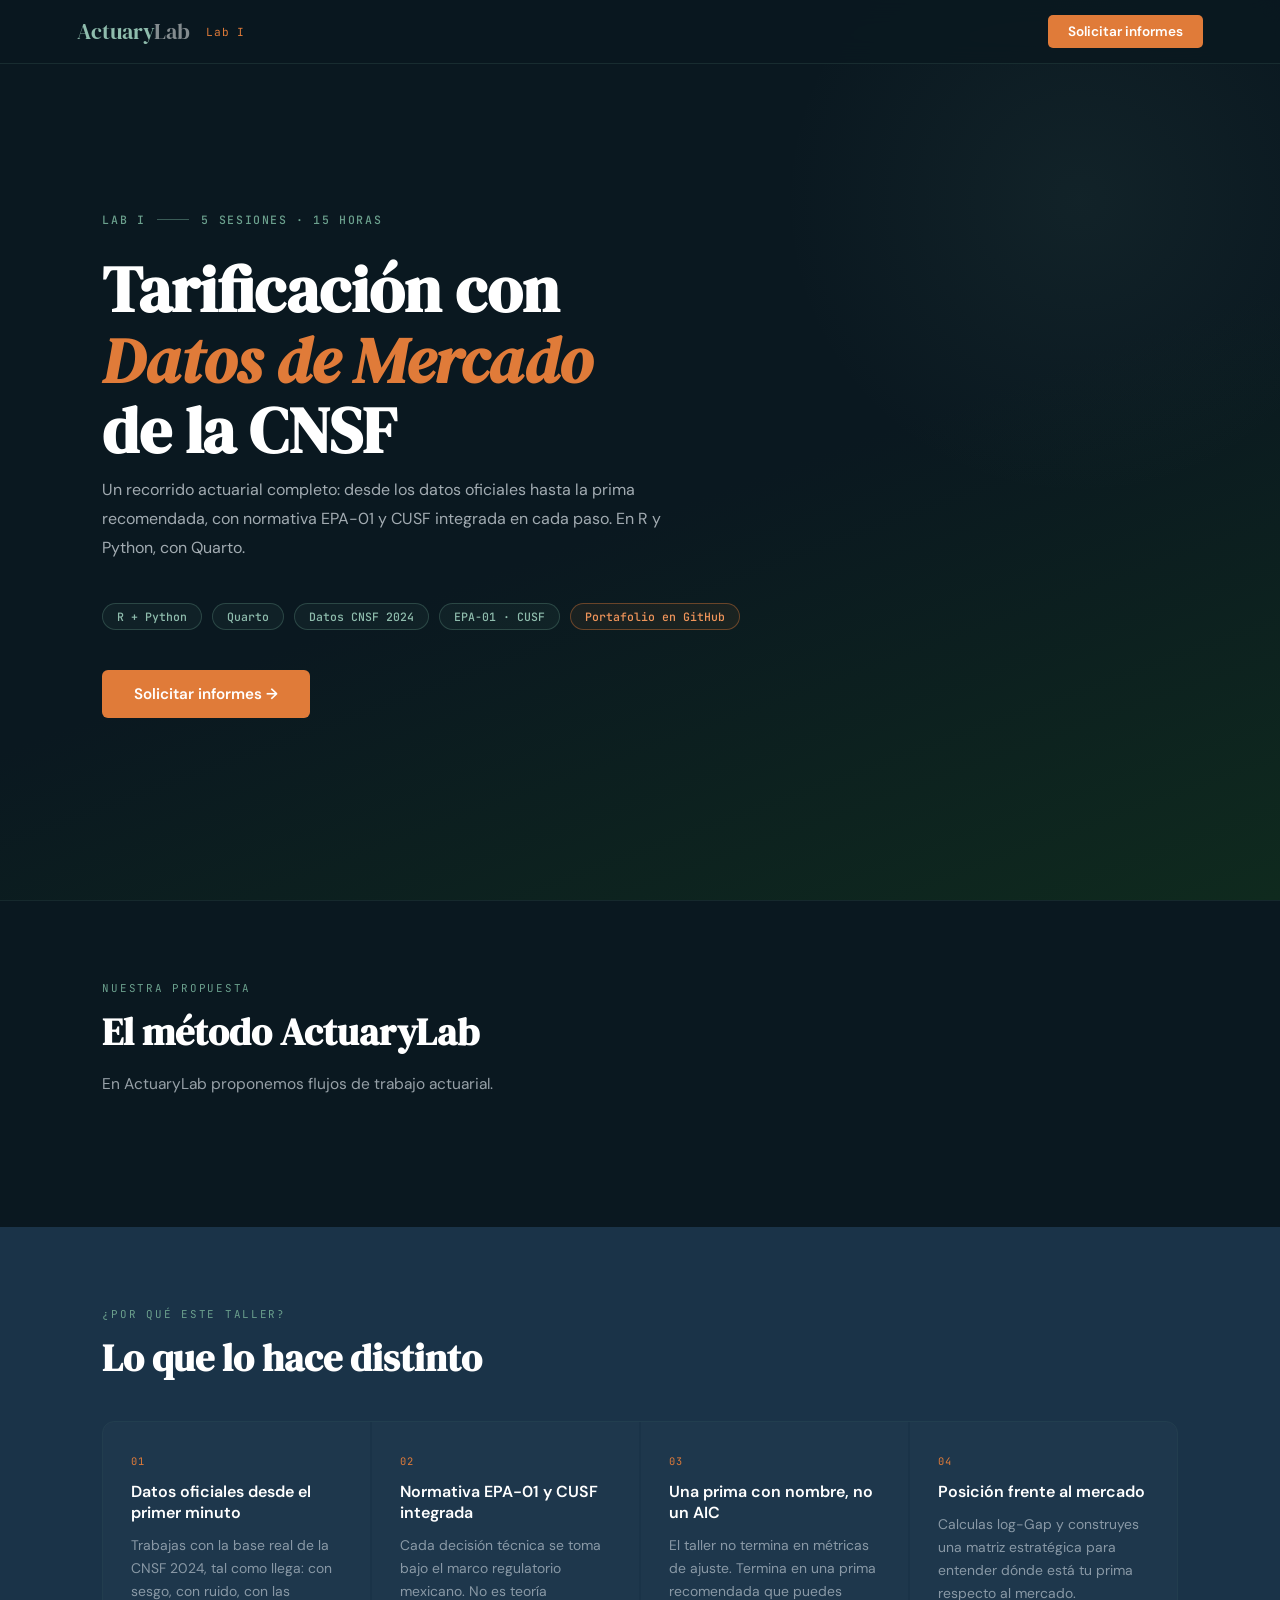
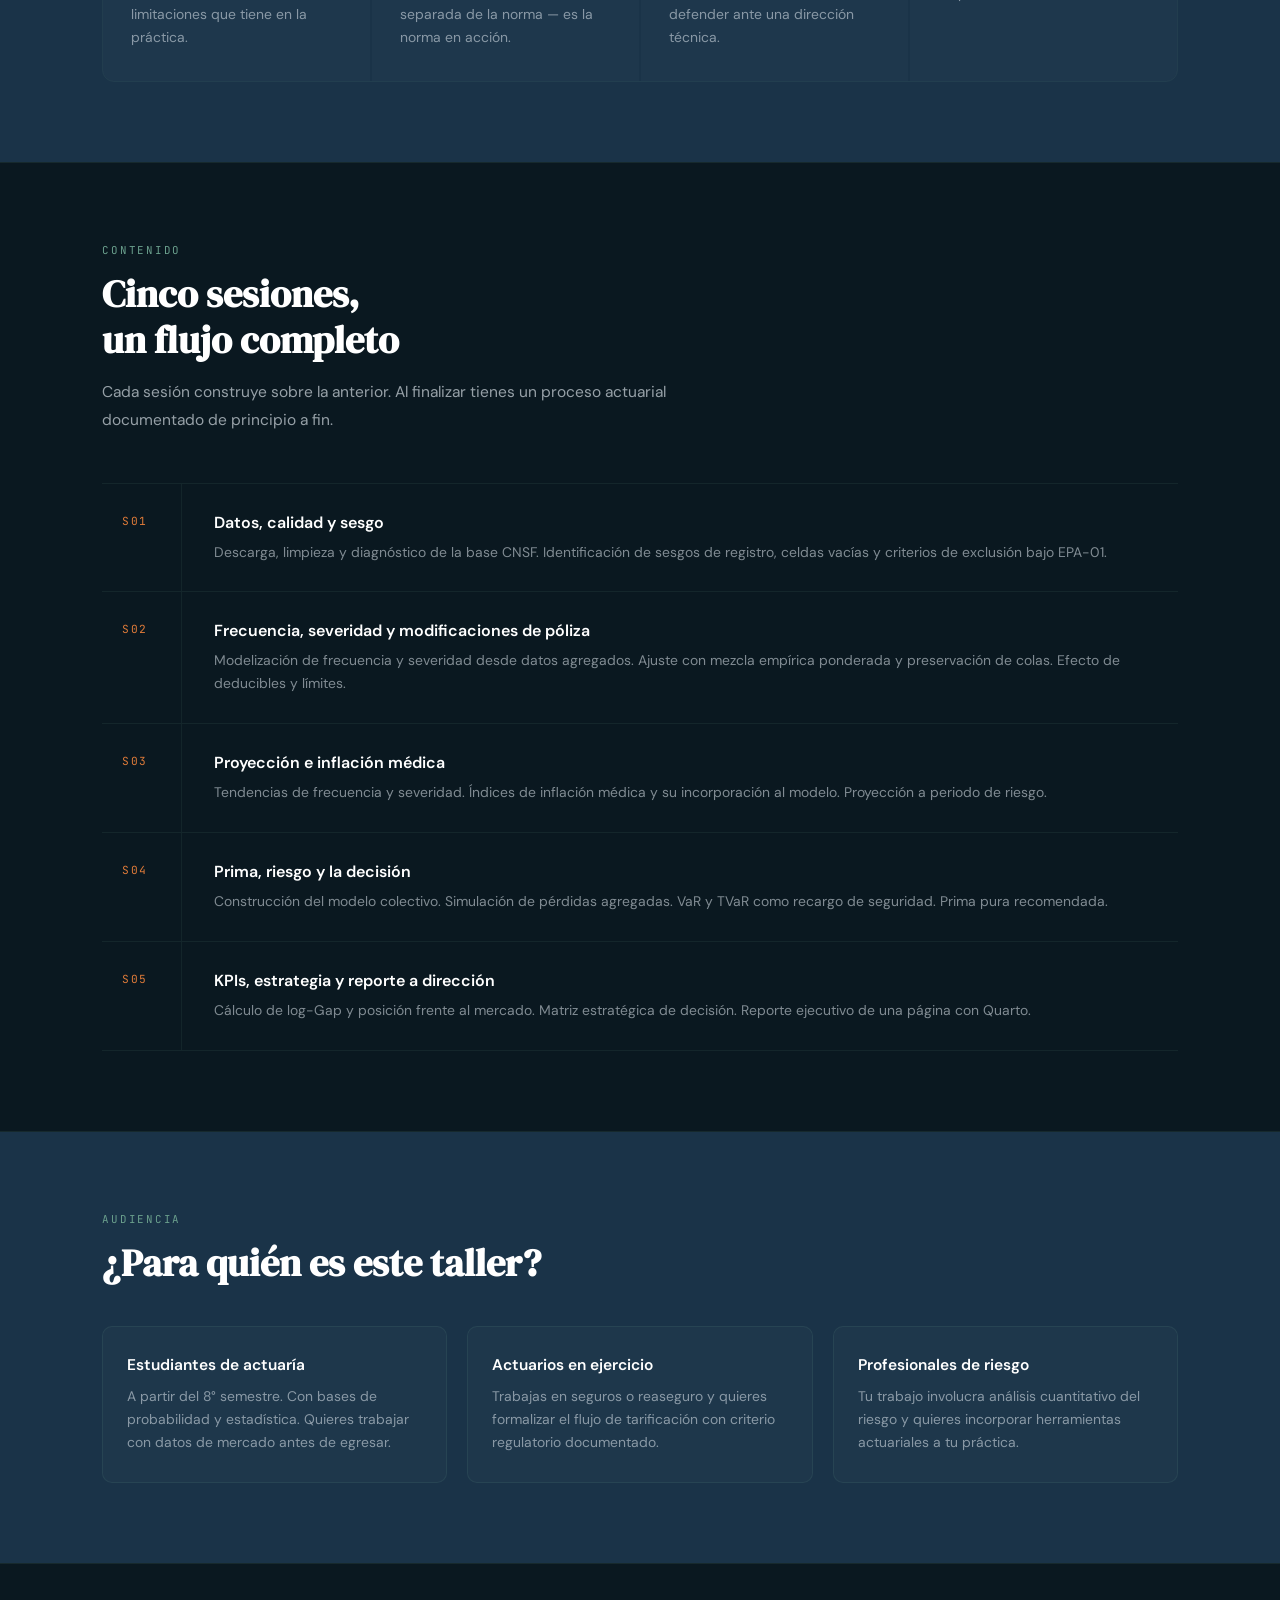
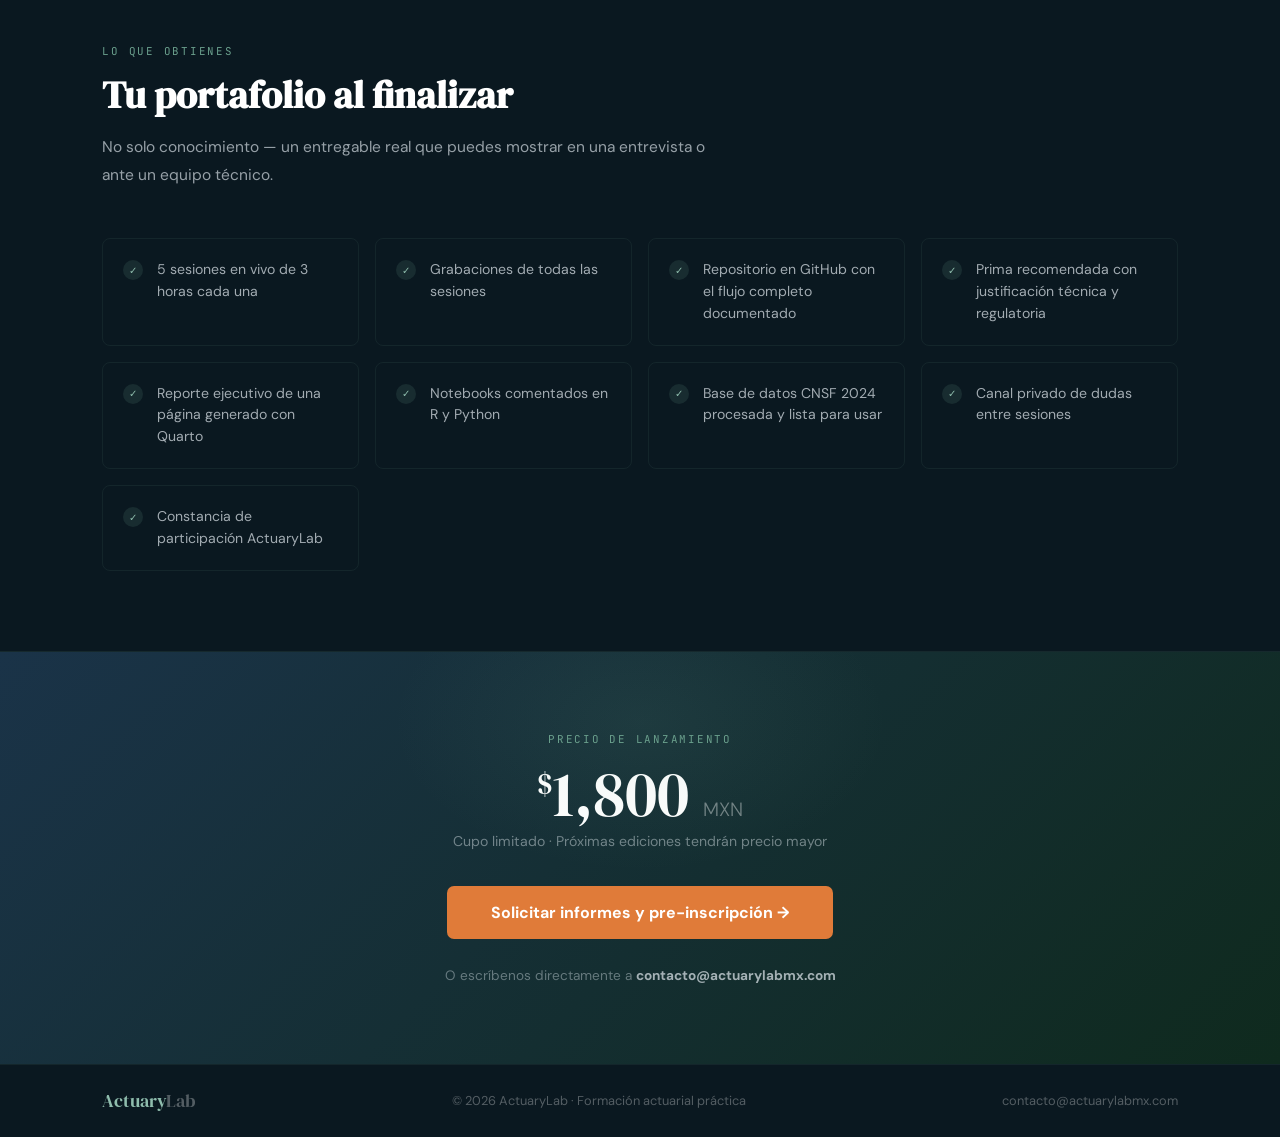
==== cursos/index.html @ a5a1acb3 "Update index.html" ====
<!DOCTYPE html>
<html lang="es">
<head>
<meta charset="UTF-8">
<meta name="viewport" content="width=device-width, initial-scale=1.0">
<title>ActuaryLab I — Tarificación con Datos de Mercado de la CNSF</title>
<link href="https://fonts.googleapis.com/css2?family=DM+Serif+Display:ital@0;1&family=DM+Sans:opsz,wght@9..40,300;9..40,400;9..40,500;9..40,600&family=JetBrains+Mono:wght@400;500&display=swap" rel="stylesheet">
<style>
  :root {
    --navy:    #0d1f2d;
    --navy2:   #1a3348;
    --navy3:   #0a1820;
    --teal:    #6ba08d;
    --teal2:   #8fbdad;
    --cream:   #f5faf8;
    --cream2:  #e8f0ed;
    --accent:  #e07b39;
    --accent2: #f0955a;
    --text:    #0d1f2d;
    --muted:   #4a6070;
    --mono:    'JetBrains Mono', monospace;
  }

  * { margin: 0; padding: 0; box-sizing: border-box; }
  html { scroll-behavior: smooth; }
  body { font-family: 'DM Sans', sans-serif; background: var(--navy3); color: #e2eaf0; overflow-x: hidden; }

  /* NAV */
  nav {
    position: fixed; top: 0; width: 100%; z-index: 100;
    background: rgba(10,24,32,0.92);
    backdrop-filter: blur(12px);
    border-bottom: 1px solid rgba(107,160,141,0.15);
    padding: 0 6%;
    display: flex; align-items: center; justify-content: space-between;
    height: 64px;
  }
  .nav-brand { text-decoration: none; font-family: 'DM Serif Display', serif; font-size: 1.35rem; }
  .nav-brand .a { color: var(--teal2); }
  .nav-brand .b { color: rgba(255,255,255,0.5); }
  .nav-tag { font-family: var(--mono); font-size: 0.7rem; color: var(--accent); letter-spacing: 0.08em; }
  .nav-cta {
    background: var(--accent); color: white;
    padding: 8px 20px; border-radius: 5px;
    font-size: 0.85rem; font-weight: 600;
    text-decoration: none; transition: background 0.2s;
  }
  .nav-cta:hover { background: var(--accent2); }

  /* HERO */
  .hero {
    min-height: 100vh;
    display: flex; flex-direction: column; justify-content: center;
    padding: 100px 8% 70px;
    position: relative; overflow: hidden;
    background: linear-gradient(160deg, var(--navy3) 55%, #0f2a1e 100%);
  }
  .hero::before {
    content: '';
    position: absolute; top: -100px; right: -100px;
    width: 600px; height: 600px;
    background: radial-gradient(circle, rgba(107,160,141,0.08) 0%, transparent 70%);
    pointer-events: none;
  }
  .hero-eyebrow {
    display: flex; align-items: center; gap: 12px; margin-bottom: 28px;
  }
  .hero-label {
    font-family: var(--mono);
    font-size: 0.72rem; font-weight: 500;
    letter-spacing: 0.14em; text-transform: uppercase;
    color: var(--teal); 
  }
  .hero-sep { width: 32px; height: 1px; background: var(--teal); opacity: 0.5; }
  .hero h1 {
    font-family: 'DM Serif Display', serif;
    font-size: clamp(2.4rem, 5.5vw, 4rem);
    line-height: 1.1; color: white;
    max-width: 780px; margin-bottom: 10px;
  }
  .hero h1 em { font-style: italic; color: var(--accent); }
  .hero-sub {
    font-family: 'DM Serif Display', serif;
    font-size: clamp(1rem, 2vw, 1.25rem);
    color: var(--teal2); margin-bottom: 28px;
    font-style: italic;
  }
  .hero-desc {
    font-size: 1rem; line-height: 1.8;
    color: rgba(226,234,240,0.7);
    max-width: 580px; margin-bottom: 40px;
  }
  .hero-pills { display: flex; gap: 10px; flex-wrap: wrap; margin-bottom: 40px; }
  .pill {
    font-family: var(--mono);
    font-size: 0.72rem; font-weight: 500;
    padding: 5px 14px; border-radius: 20px;
    border: 1px solid rgba(107,160,141,0.3);
    color: var(--teal2);
    background: rgba(107,160,141,0.07);
  }
  .pill.accent { border-color: rgba(224,123,57,0.4); color: var(--accent2); background: rgba(224,123,57,0.07); }
  .hero-actions { display: flex; gap: 14px; flex-wrap: wrap; align-items: center; }
  .btn-main {
    background: var(--accent); color: white;
    padding: 14px 32px; border-radius: 6px;
    font-weight: 600; font-size: 0.95rem;
    text-decoration: none; transition: all 0.2s;
    display: inline-block;
  }
  .btn-main:hover { background: var(--accent2); transform: translateY(-1px); }
  .btn-ghost {
    color: var(--teal2); font-size: 0.9rem;
    text-decoration: none;
    border-bottom: 1px solid rgba(143,189,173,0.3);
    padding-bottom: 2px;
    transition: border-color 0.2s;
  }
  .btn-ghost:hover { border-color: var(--teal2); }
  .hero-price {
    margin-top: 20px;
    font-size: 0.85rem; color: rgba(226,234,240,0.45);
  }
  .hero-price strong { color: rgba(226,234,240,0.8); font-size: 1rem; }

  /* DIVIDER */
  .divider {
    border: none;
    border-top: 1px solid rgba(107,160,141,0.12);
    margin: 0;
  }

  /* SECCIONES BASE */
  .section { padding: 80px 8%; }
  .section-mono {
    font-family: var(--mono);
    font-size: 0.68rem; letter-spacing: 0.16em;
    text-transform: uppercase; color: var(--teal);
    margin-bottom: 14px; display: block;
  }
  .section-title {
    font-family: 'DM Serif Display', serif;
    font-size: clamp(1.7rem, 3vw, 2.5rem);
    color: white; line-height: 1.2; margin-bottom: 16px;
  }
  .section-body {
    font-size: 0.97rem; line-height: 1.8;
    color: rgba(226,234,240,0.65);
    max-width: 620px; margin-bottom: 48px;
  }

  /* DIFERENCIADORES */
  .diff { background: var(--navy2); }
  .diff-grid {
    display: grid;
    grid-template-columns: repeat(auto-fit, minmax(260px, 1fr));
    gap: 2px;
    border: 1px solid rgba(107,160,141,0.1);
    border-radius: 12px; overflow: hidden;
    margin-top: 40px;
  }
  .diff-item {
    padding: 32px 28px;
    background: rgba(255,255,255,0.02);
    transition: background 0.2s;
  }
  .diff-item:hover { background: rgba(107,160,141,0.08); }
  .diff-num {
    font-family: var(--mono);
    font-size: 0.65rem; color: var(--accent);
    letter-spacing: 0.1em; margin-bottom: 14px; display: block;
  }
  .diff-item h3 {
    font-size: 1rem; font-weight: 600;
    color: white; margin-bottom: 10px; line-height: 1.3;
  }
  .diff-item p { font-size: 0.87rem; color: rgba(226,234,240,0.55); line-height: 1.65; }

  /* SESIONES */
  .sessions { background: var(--navy3); }
  .sessions-list { margin-top: 40px; }
  .session-row {
    display: grid;
    grid-template-columns: 80px 1fr;
    gap: 0;
    border-bottom: 1px solid rgba(107,160,141,0.1);
    transition: background 0.2s;
  }
  .session-row:first-child { border-top: 1px solid rgba(107,160,141,0.1); }
  .session-row:hover { background: rgba(107,160,141,0.05); }
  .session-num {
    padding: 28px 20px;
    font-family: var(--mono);
    font-size: 0.7rem; color: var(--accent);
    letter-spacing: 0.1em;
    border-right: 1px solid rgba(107,160,141,0.1);
    display: flex; align-items: flex-start; padding-top: 30px;
  }
  .session-content { padding: 28px 32px; }
  .session-content h3 {
    font-size: 1rem; font-weight: 600;
    color: white; margin-bottom: 8px;
  }
  .session-content p {
    font-size: 0.87rem;
    color: rgba(226,234,240,0.55);
    line-height: 1.65;
  }

  /* PARA QUIÉN */
  .audience { background: var(--navy2); }
  .audience-grid {
    display: grid;
    grid-template-columns: repeat(auto-fit, minmax(240px, 1fr));
    gap: 20px; margin-top: 40px;
  }
  .audience-card {
    padding: 28px 24px;
    border: 1px solid rgba(107,160,141,0.12);
    border-radius: 10px;
    background: rgba(255,255,255,0.02);
  }
  .audience-card h3 { font-size: 0.97rem; font-weight: 600; color: white; margin-bottom: 10px; }
  .audience-card p { font-size: 0.87rem; color: rgba(226,234,240,0.55); line-height: 1.65; }

  /* QUÉ INCLUYE */
  .includes { background: var(--navy3); }
  .includes-grid {
    display: grid;
    grid-template-columns: repeat(auto-fit, minmax(220px, 1fr));
    gap: 16px; margin-top: 40px;
  }
  .include-item {
    display: flex; gap: 14px; align-items: flex-start;
    padding: 20px;
    border: 1px solid rgba(107,160,141,0.1);
    border-radius: 8px;
  }
  .include-check {
    width: 20px; height: 20px; flex-shrink: 0;
    background: rgba(107,160,141,0.15);
    border-radius: 50%;
    display: flex; align-items: center; justify-content: center;
    font-size: 0.65rem; color: var(--teal2);
    margin-top: 1px;
  }
  .include-item p { font-size: 0.88rem; color: rgba(226,234,240,0.7); line-height: 1.55; }

  /* PRECIO / CTA */
  .cta-section {
    background: linear-gradient(135deg, var(--navy2) 0%, #0f2a1e 100%);
    padding: 80px 8%;
    text-align: center;
    position: relative; overflow: hidden;
  }
  .cta-section::before {
    content: '';
    position: absolute; top: -80px; left: 50%; transform: translateX(-50%);
    width: 500px; height: 300px;
    background: radial-gradient(ellipse, rgba(107,160,141,0.1) 0%, transparent 70%);
    pointer-events: none;
  }
  .cta-section .section-mono { justify-content: center; display: block; }
  .cta-price {
    font-family: 'DM Serif Display', serif;
    font-size: 4rem; color: white; line-height: 1;
    margin: 16px 0 6px;
  }
  .cta-price sup { font-size: 1.8rem; vertical-align: super; }
  .cta-price span { font-size: 1.2rem; font-family: 'DM Sans', sans-serif; color: rgba(255,255,255,0.4); font-weight: 300; }
  .cta-note { font-size: 0.88rem; color: rgba(226,234,240,0.45); margin-bottom: 36px; }
  .cta-btn {
    display: inline-block;
    background: var(--accent); color: white;
    padding: 16px 44px; border-radius: 7px;
    font-weight: 700; font-size: 1rem;
    text-decoration: none; transition: all 0.2s;
    margin-bottom: 16px;
  }
  .cta-btn:hover { background: var(--accent2); transform: translateY(-2px); box-shadow: 0 8px 24px rgba(224,123,57,0.3); }
  .cta-email {
    display: block;
    font-size: 0.85rem; color: rgba(226,234,240,0.4);
    margin-top: 12px;
  }
  .cta-email strong { color: rgba(226,234,240,0.7); }

  /* FOOTER */
  footer {
    background: var(--navy3);
    border-top: 1px solid rgba(107,160,141,0.1);
    padding: 24px 8%;
    display: flex; justify-content: space-between; align-items: center; flex-wrap: wrap; gap: 10px;
  }
  .footer-brand { font-family: 'DM Serif Display', serif; font-size: 1.1rem; }
  .footer-brand .a { color: var(--teal2); }
  .footer-brand .b { color: rgba(255,255,255,0.3); }
  footer p { font-size: 0.8rem; color: rgba(255,255,255,0.3); }

  /* ANIMACIONES */
  @keyframes fadeUp {
    from { opacity: 0; transform: translateY(20px); }
    to   { opacity: 1; transform: translateY(0); }
  }
  .hero > * { animation: fadeUp 0.7s ease both; }
  .hero > *:nth-child(1) { animation-delay: 0.05s; }
  .hero > *:nth-child(2) { animation-delay: 0.15s; }
  .hero > *:nth-child(3) { animation-delay: 0.25s; }
  .hero > *:nth-child(4) { animation-delay: 0.35s; }
  .hero > *:nth-child(5) { animation-delay: 0.45s; }
  .hero > *:nth-child(6) { animation-delay: 0.55s; }
</style>
</head>
<body>

<!-- NAV -->
<nav>
  <div style="display:flex; align-items:center; gap:16px;">
    <a href="../index.html" class="nav-brand"><span class="a">Actuary</span><span class="b">Lab</span></a>
    <span class="nav-tag">Lab I</span>
  </div>
  <a href="#inscripcion" class="nav-cta">Solicitar informes</a>
</nav>

<!-- HERO -->
<section class="hero">
  <div class="hero-eyebrow">
    <span class="hero-label">Lab I</span>
    <span class="hero-sep"></span>
    <span class="hero-label">5 sesiones · 15 horas</span>
  </div>
  <h1>Tarificación con<br><em>Datos de Mercado</em><br>de la CNSF</h1>
  <p class="hero-desc">Un recorrido actuarial completo: desde los datos oficiales hasta la prima recomendada, con normativa EPA-01 y CUSF integrada en cada paso. En R y Python, con Quarto.</p>
  <div class="hero-pills">
    <span class="pill">R + Python</span>
    <span class="pill">Quarto</span>
    <span class="pill">Datos CNSF 2024</span>
    <span class="pill">EPA-01 · CUSF</span>
    <span class="pill accent">Portafolio en GitHub</span>
  </div>
  <div class="hero-actions">
    <a href="#inscripcion" class="btn-main">Solicitar informes →</a>
  </div>
</section>

<hr class="divider">

<!-- MÉTODO -->
<section class="section" style="background: var(--navy3);">
  <span class="section-mono">Nuestra propuesta</span>
  <h2 class="section-title">El método ActuaryLab</h2>
  <p class="section-body">En ActuaryLab proponemos flujos de trabajo actuarial.</p>
</section>
<section class="section diff">
  <span class="section-mono">¿Por qué este taller?</span>
  <h2 class="section-title">Lo que lo hace distinto</h2>
  <div class="diff-grid">
    <div class="diff-item">
      <span class="diff-num">01</span>
      <h3>Datos oficiales desde el primer minuto</h3>
      <p>Trabajas con la base real de la CNSF 2024, tal como llega: con sesgo, con ruido, con las limitaciones que tiene en la práctica.</p>
    </div>
    <div class="diff-item">
      <span class="diff-num">02</span>
      <h3>Normativa EPA-01 y CUSF integrada</h3>
      <p>Cada decisión técnica se toma bajo el marco regulatorio mexicano. No es teoría separada de la norma — es la norma en acción.</p>
    </div>
    <div class="diff-item">
      <span class="diff-num">03</span>
      <h3>Una prima con nombre, no un AIC</h3>
      <p>El taller no termina en métricas de ajuste. Termina en una prima recomendada que puedes defender ante una dirección técnica.</p>
    </div>
    <div class="diff-item">
      <span class="diff-num">04</span>
      <h3>Posición frente al mercado</h3>
      <p>Calculas log-Gap y construyes una matriz estratégica para entender dónde está tu prima respecto al mercado.</p>
    </div>
  </div>
</section>

<hr class="divider">

<!-- SESIONES -->
<section class="section sessions" id="sesiones">
  <span class="section-mono">Contenido</span>
  <h2 class="section-title">Cinco sesiones,<br>un flujo completo</h2>
  <p class="section-body">Cada sesión construye sobre la anterior. Al finalizar tienes un proceso actuarial documentado de principio a fin.</p>
  <div class="sessions-list">
    <div class="session-row">
      <div class="session-num">S01</div>
      <div class="session-content">
        <h3>Datos, calidad y sesgo</h3>
        <p>Descarga, limpieza y diagnóstico de la base CNSF. Identificación de sesgos de registro, celdas vacías y criterios de exclusión bajo EPA-01.</p>
      </div>
    </div>
    <div class="session-row">
      <div class="session-num">S02</div>
      <div class="session-content">
        <h3>Frecuencia, severidad y modificaciones de póliza</h3>
        <p>Modelización de frecuencia y severidad desde datos agregados. Ajuste con mezcla empírica ponderada y preservación de colas. Efecto de deducibles y límites.</p>
      </div>
    </div>
    <div class="session-row">
      <div class="session-num">S03</div>
      <div class="session-content">
        <h3>Proyección e inflación médica</h3>
        <p>Tendencias de frecuencia y severidad. Índices de inflación médica y su incorporación al modelo. Proyección a periodo de riesgo.</p>
      </div>
    </div>
    <div class="session-row">
      <div class="session-num">S04</div>
      <div class="session-content">
        <h3>Prima, riesgo y la decisión</h3>
        <p>Construcción del modelo colectivo. Simulación de pérdidas agregadas. VaR y TVaR como recargo de seguridad. Prima pura recomendada.</p>
      </div>
    </div>
    <div class="session-row">
      <div class="session-num">S05</div>
      <div class="session-content">
        <h3>KPIs, estrategia y reporte a dirección</h3>
        <p>Cálculo de log-Gap y posición frente al mercado. Matriz estratégica de decisión. Reporte ejecutivo de una página con Quarto.</p>
      </div>
    </div>
  </div>
</section>

<hr class="divider">

<!-- PARA QUIÉN -->
<section class="section audience">
  <span class="section-mono">Audiencia</span>
  <h2 class="section-title">¿Para quién es este taller?</h2>
  <div class="audience-grid">
    <div class="audience-card">
      <h3>Estudiantes de actuaría</h3>
      <p>A partir del 8° semestre. Con bases de probabilidad y estadística. Quieres trabajar con datos de mercado antes de egresar.</p>
    </div>
    <div class="audience-card">
      <h3>Actuarios en ejercicio</h3>
      <p>Trabajas en seguros o reaseguro y quieres formalizar el flujo de tarificación con criterio regulatorio documentado.</p>
    </div>
    <div class="audience-card">
      <h3>Profesionales de riesgo</h3>
      <p>Tu trabajo involucra análisis cuantitativo del riesgo y quieres incorporar herramientas actuariales a tu práctica.</p>
    </div>
  </div>
</section>

<hr class="divider">

<!-- QUÉ INCLUYE -->
<section class="section includes">
  <span class="section-mono">Lo que obtienes</span>
  <h2 class="section-title">Tu portafolio al finalizar</h2>
  <p class="section-body">No solo conocimiento — un entregable real que puedes mostrar en una entrevista o ante un equipo técnico.</p>
  <div class="includes-grid">
    <div class="include-item">
      <div class="include-check">✓</div>
      <p>5 sesiones en vivo de 3 horas cada una</p>
    </div>
    <div class="include-item">
      <div class="include-check">✓</div>
      <p>Grabaciones de todas las sesiones</p>
    </div>
    <div class="include-item">
      <div class="include-check">✓</div>
      <p>Repositorio en GitHub con el flujo completo documentado</p>
    </div>
    <div class="include-item">
      <div class="include-check">✓</div>
      <p>Prima recomendada con justificación técnica y regulatoria</p>
    </div>
    <div class="include-item">
      <div class="include-check">✓</div>
      <p>Reporte ejecutivo de una página generado con Quarto</p>
    </div>
    <div class="include-item">
      <div class="include-check">✓</div>
      <p>Notebooks comentados en R y Python</p>
    </div>
    <div class="include-item">
      <div class="include-check">✓</div>
      <p>Base de datos CNSF 2024 procesada y lista para usar</p>
    </div>
    <div class="include-item">
      <div class="include-check">✓</div>
      <p>Canal privado de dudas entre sesiones</p>
    </div>
    <div class="include-item">
      <div class="include-check">✓</div>
      <p>Constancia de participación ActuaryLab</p>
    </div>
  </div>
</section>

<hr class="divider">

<!-- CTA -->
<section class="cta-section" id="inscripcion">
  <span class="section-mono">Precio de lanzamiento</span>
  <div class="cta-price"><sup>$</sup>1,800 <span>MXN</span></div>
  <p class="cta-note">Cupo limitado · Próximas ediciones tendrán precio mayor</p>
  <a href="https://forms.gle/h2S2PexoYRwgdX2v9" target="_blank" class="cta-btn">Solicitar informes y pre-inscripción →</a>
  <p class="cta-email">O escríbenos directamente a <strong>contacto@actuarylabmx.com</strong></p>
</section>

<!-- FOOTER -->
<footer>
  <div class="footer-brand"><span class="a">Actuary</span><span class="b">Lab</span></div>
  <p>© 2026 ActuaryLab · Formación actuarial práctica</p>
  <p>contacto@actuarylabmx.com</p>
</footer>

</body>
</html>
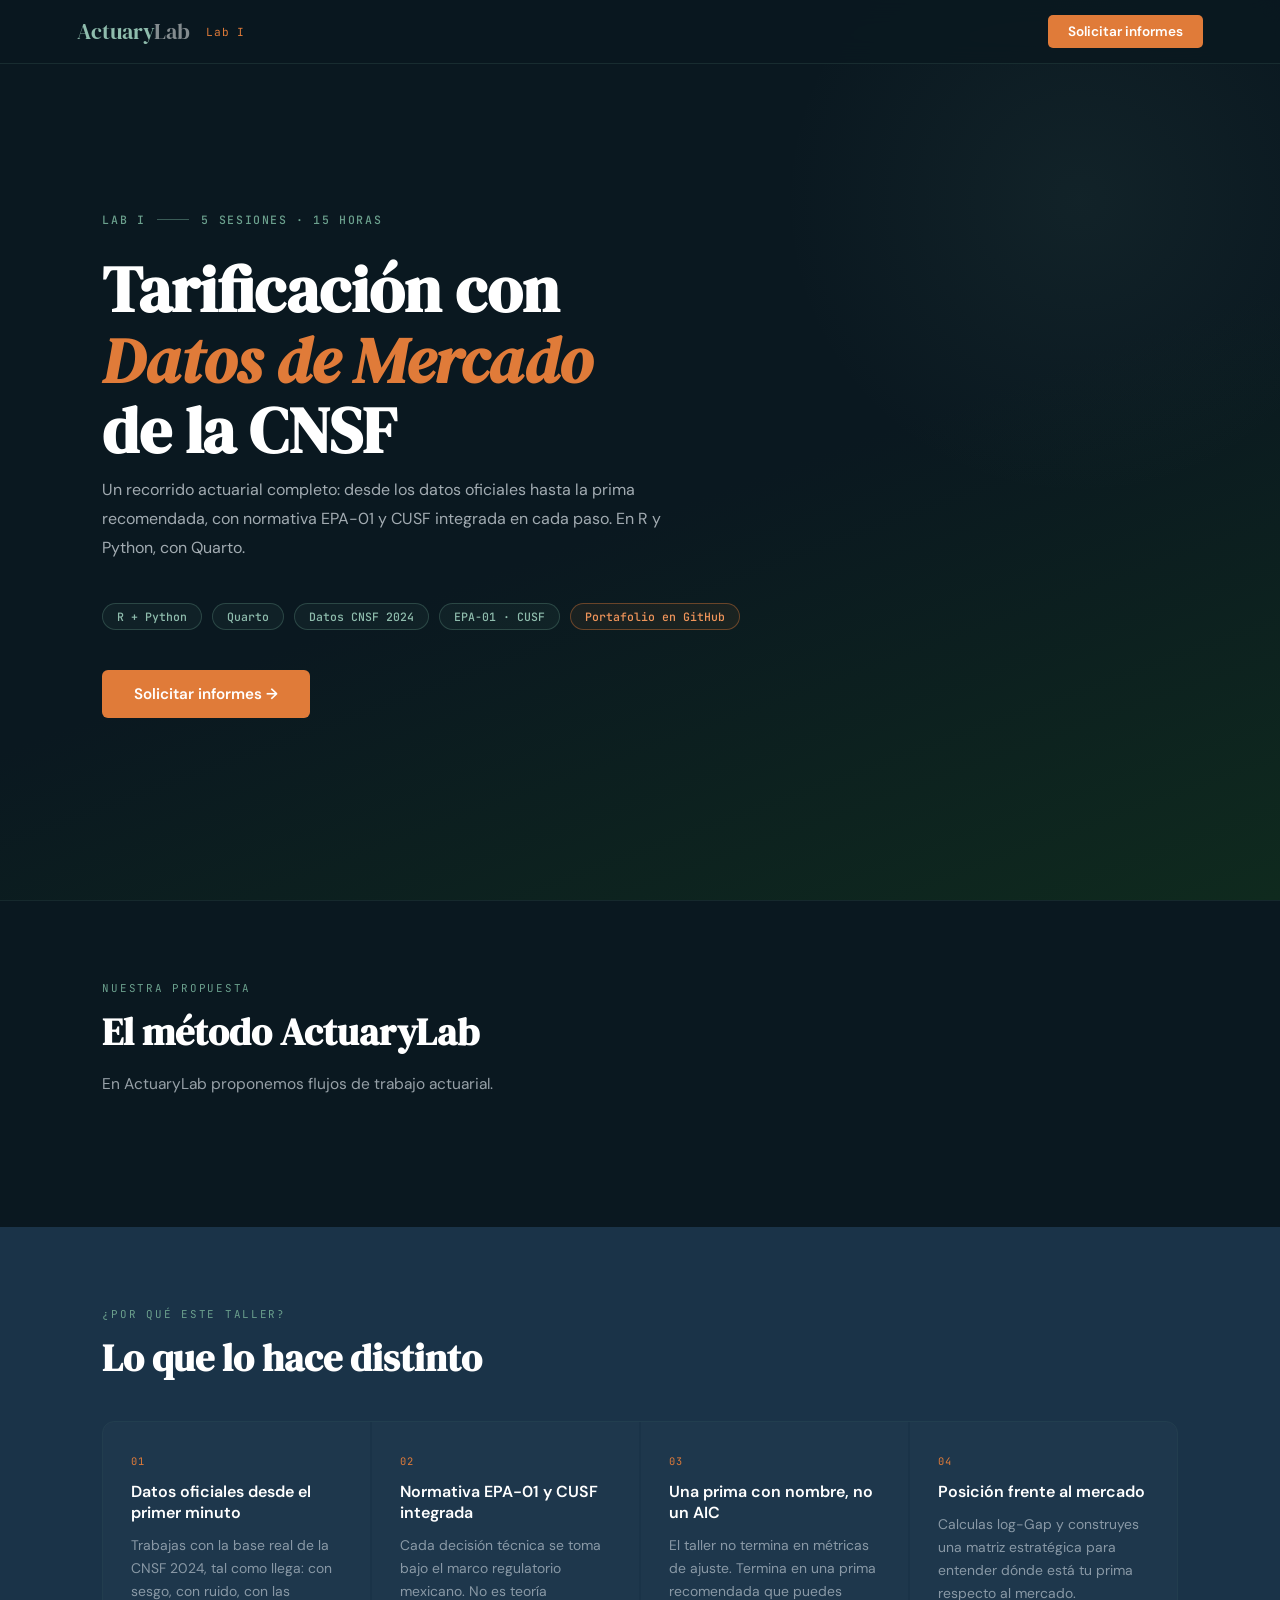
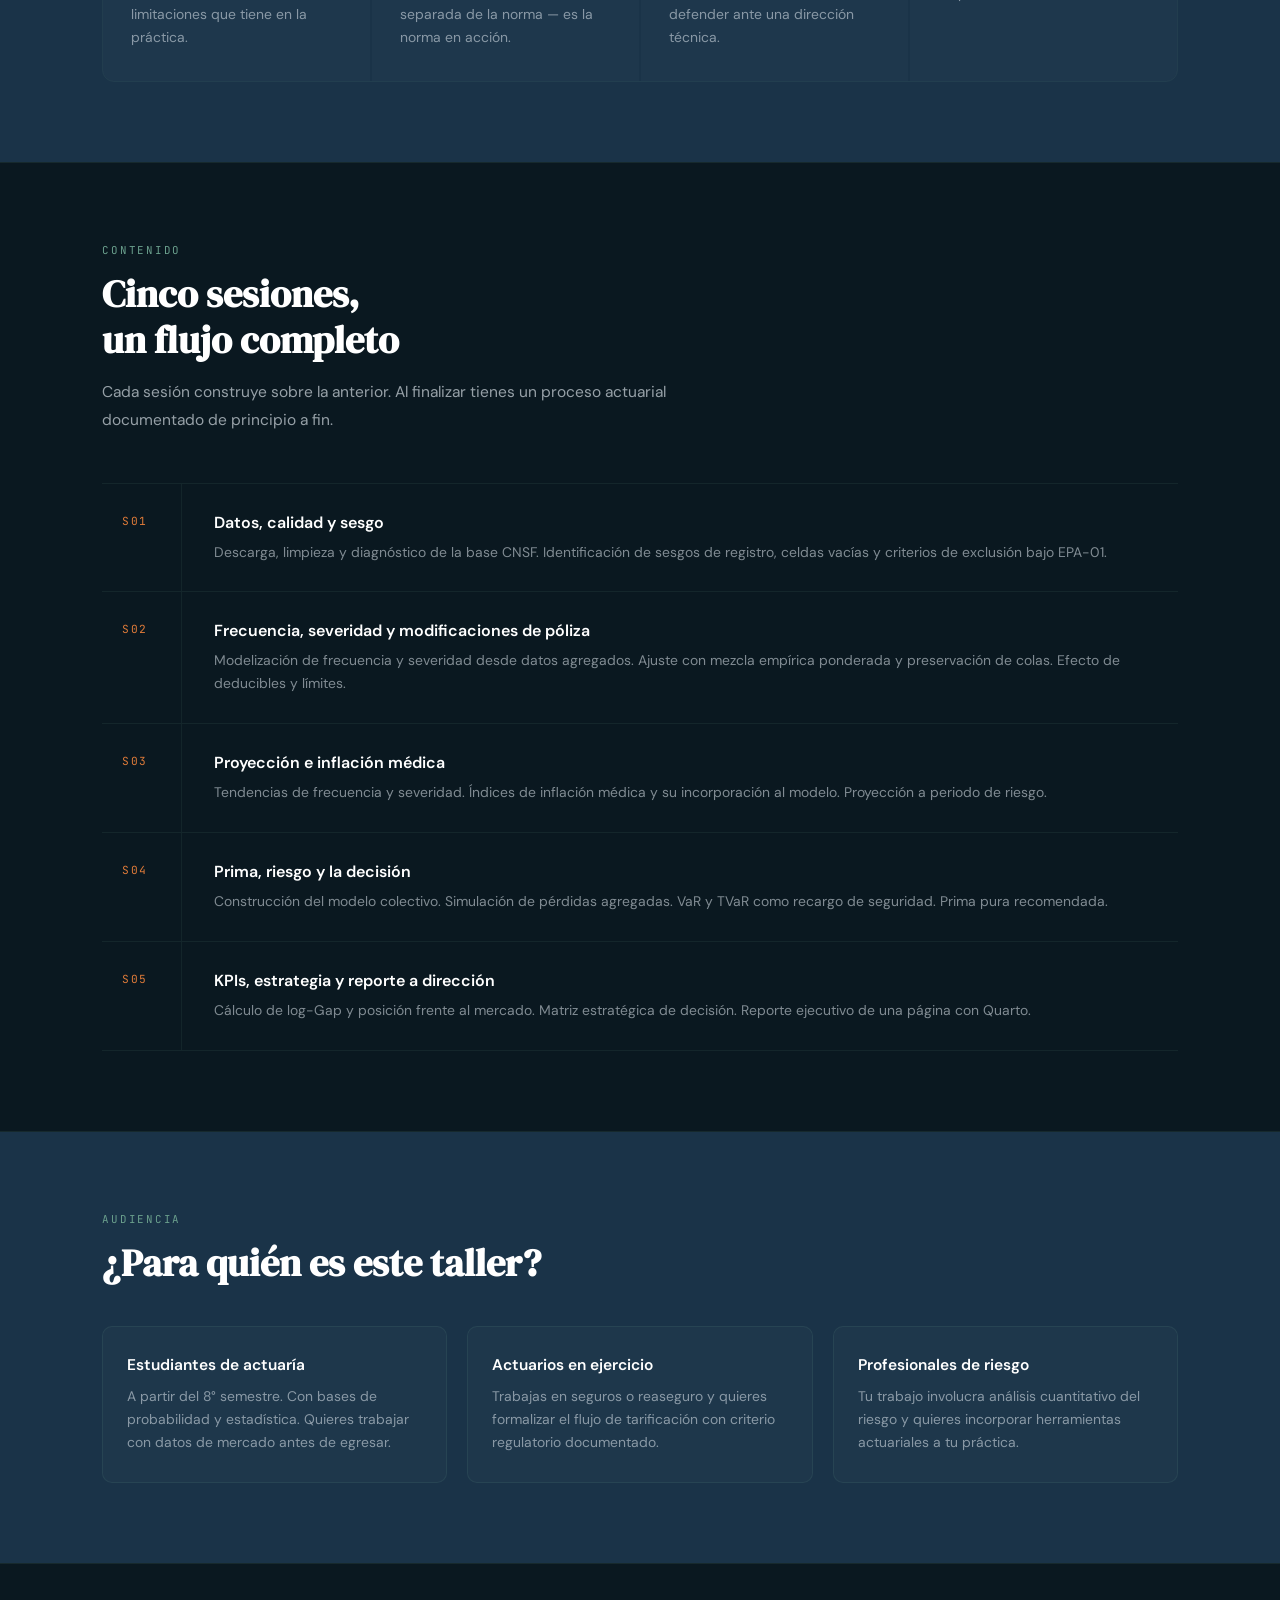
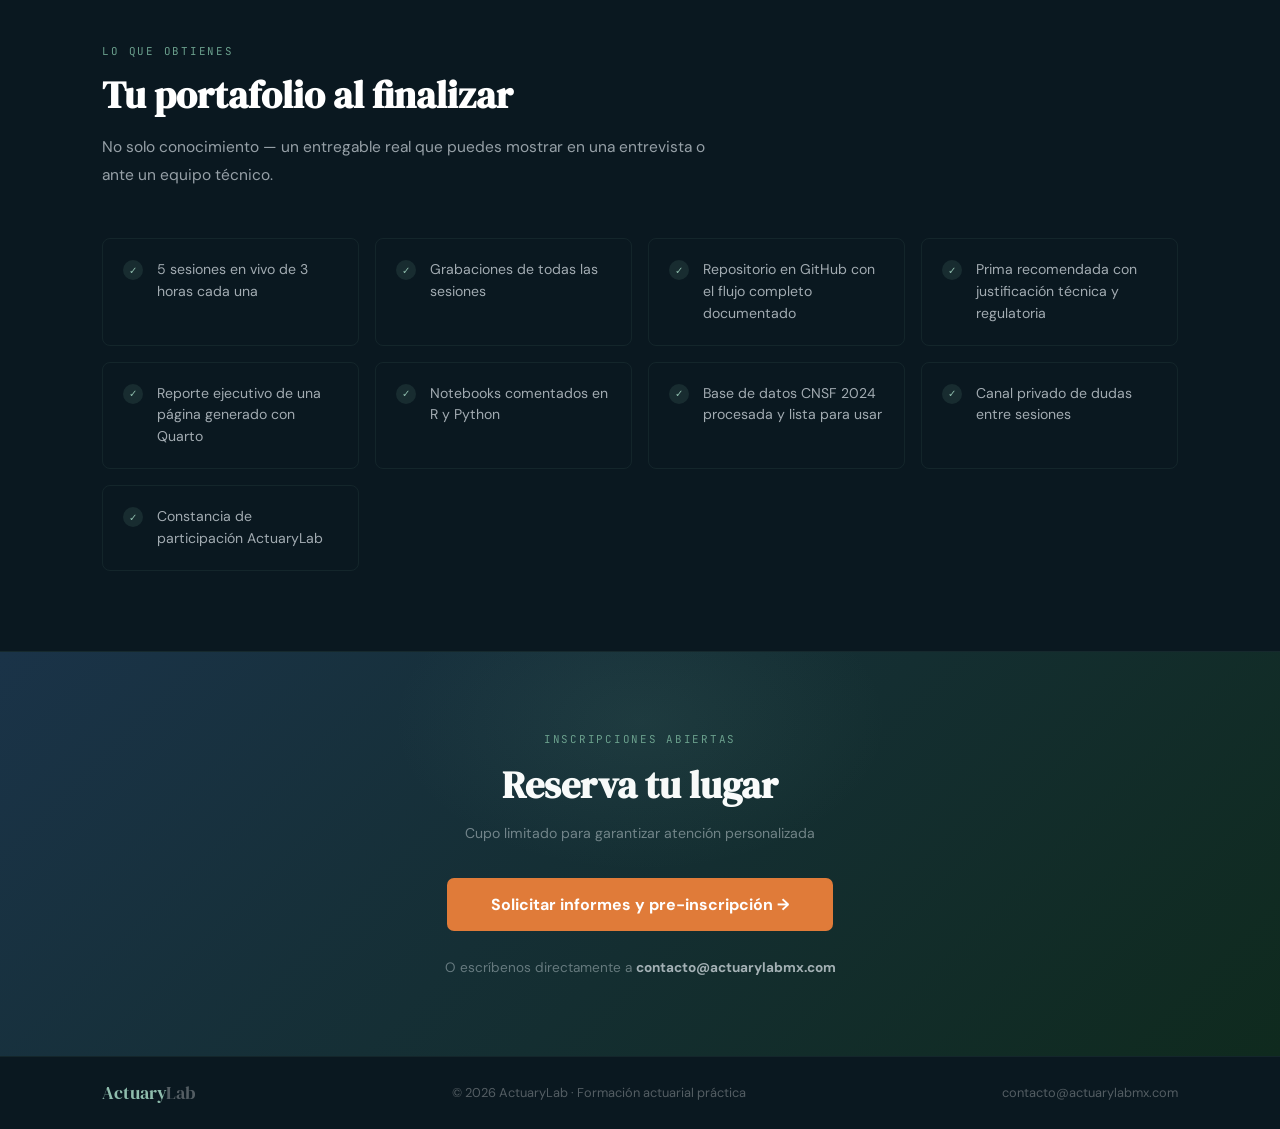
==== commit 3f3a35e7: "Update index.html" ====
--- a/cursos/index.html
+++ b/cursos/index.html
@@ -497,9 +497,9 @@
 
 <!-- CTA -->
 <section class="cta-section" id="inscripcion">
-  <span class="section-mono">Precio de lanzamiento</span>
-  <div class="cta-price"><sup>$</sup>1,800 <span>MXN</span></div>
-  <p class="cta-note">Cupo limitado · Próximas ediciones tendrán precio mayor</p>
+  <span class="section-mono">Inscripciones abiertas</span>
+  <h2 class="section-title" style="margin-top:16px;">Reserva tu lugar</h2>
+  <p class="cta-note">Cupo limitado para garantizar atención personalizada</p>
   <a href="https://forms.gle/h2S2PexoYRwgdX2v9" target="_blank" class="cta-btn">Solicitar informes y pre-inscripción →</a>
   <p class="cta-email">O escríbenos directamente a <strong>contacto@actuarylabmx.com</strong></p>
 </section>
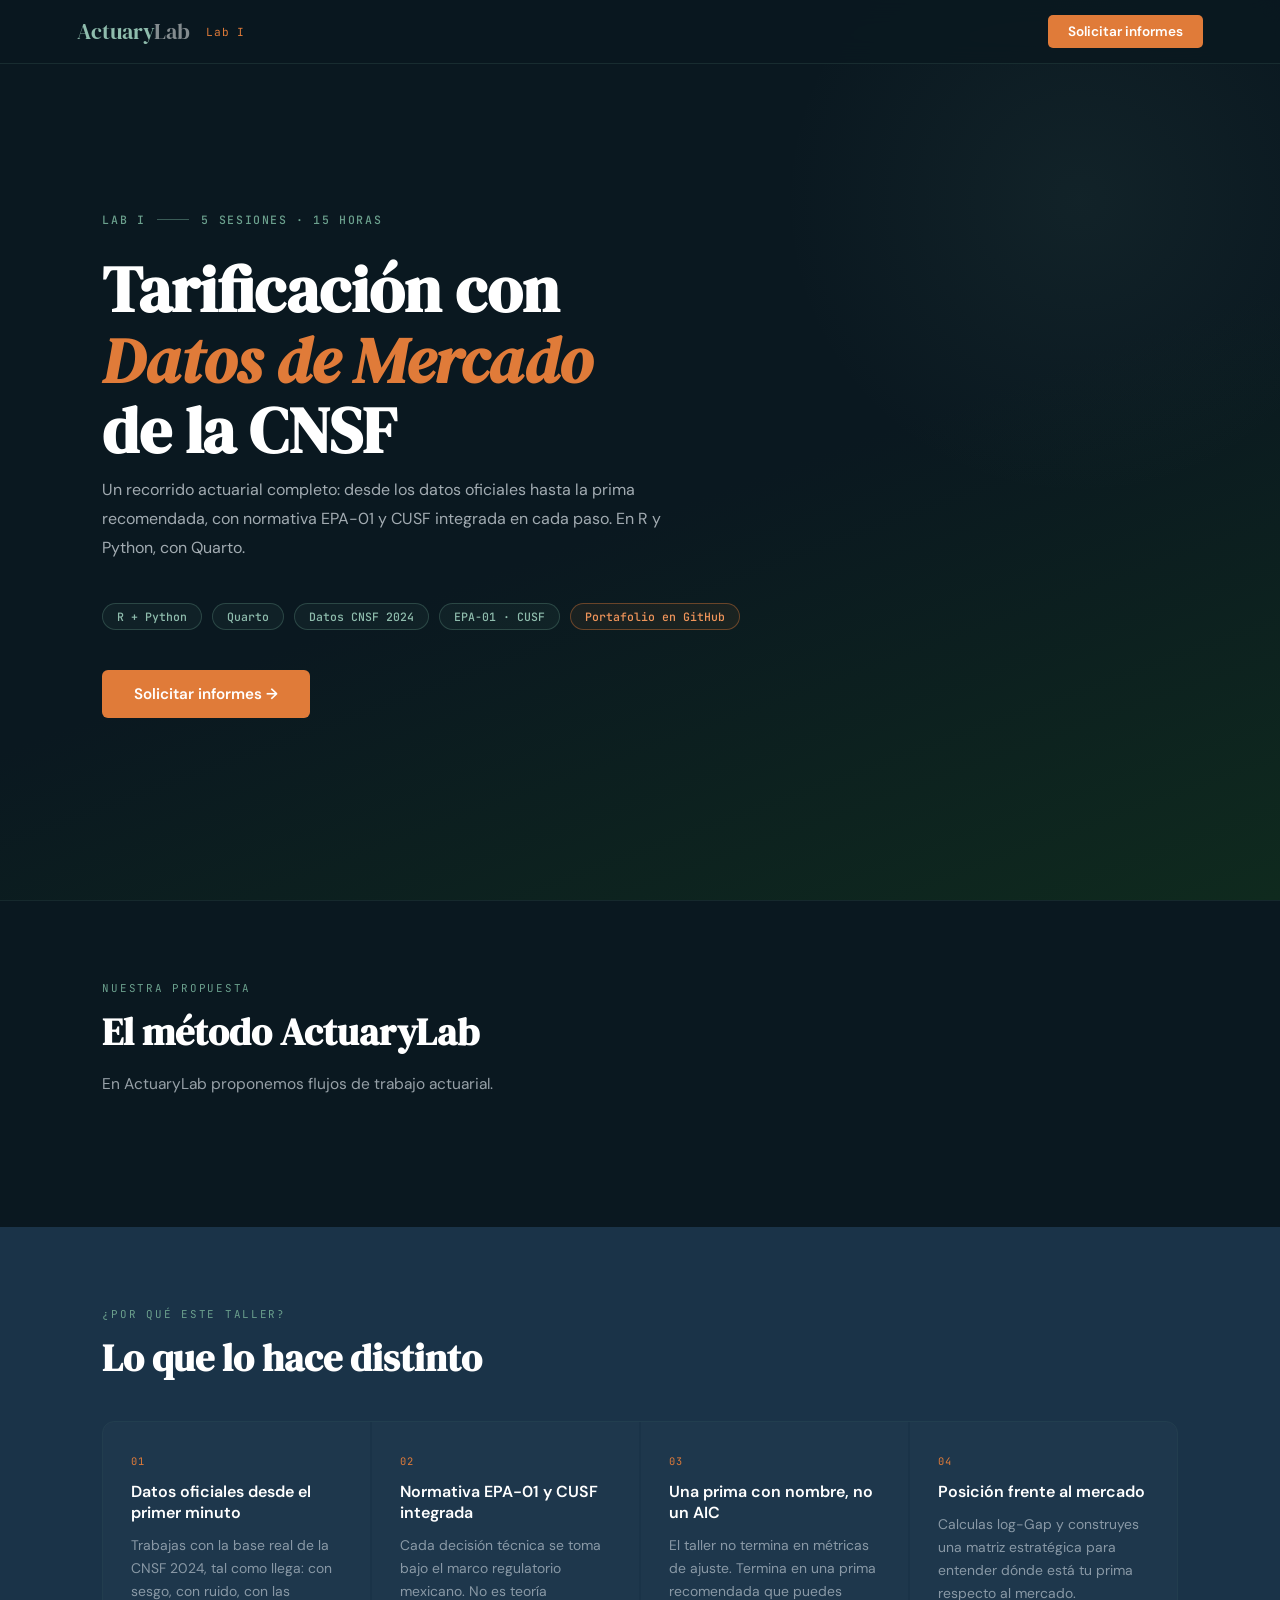
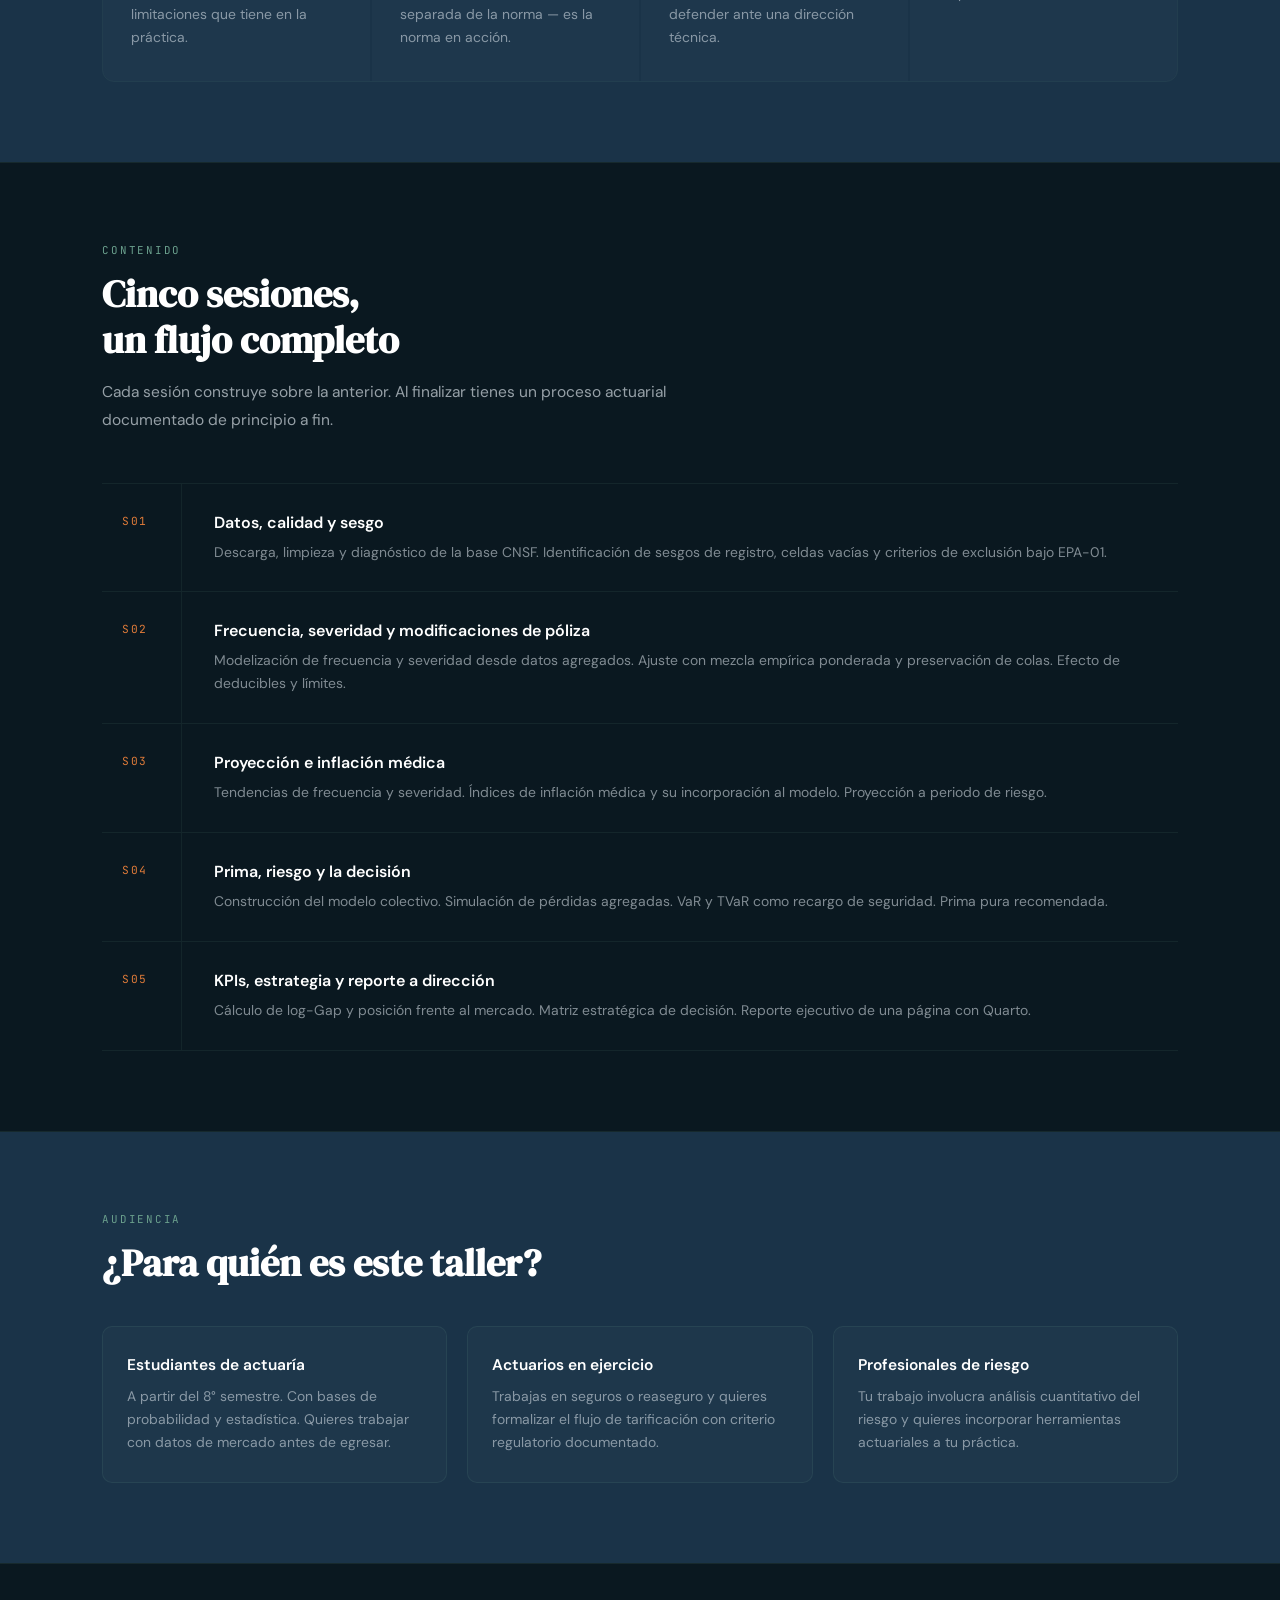
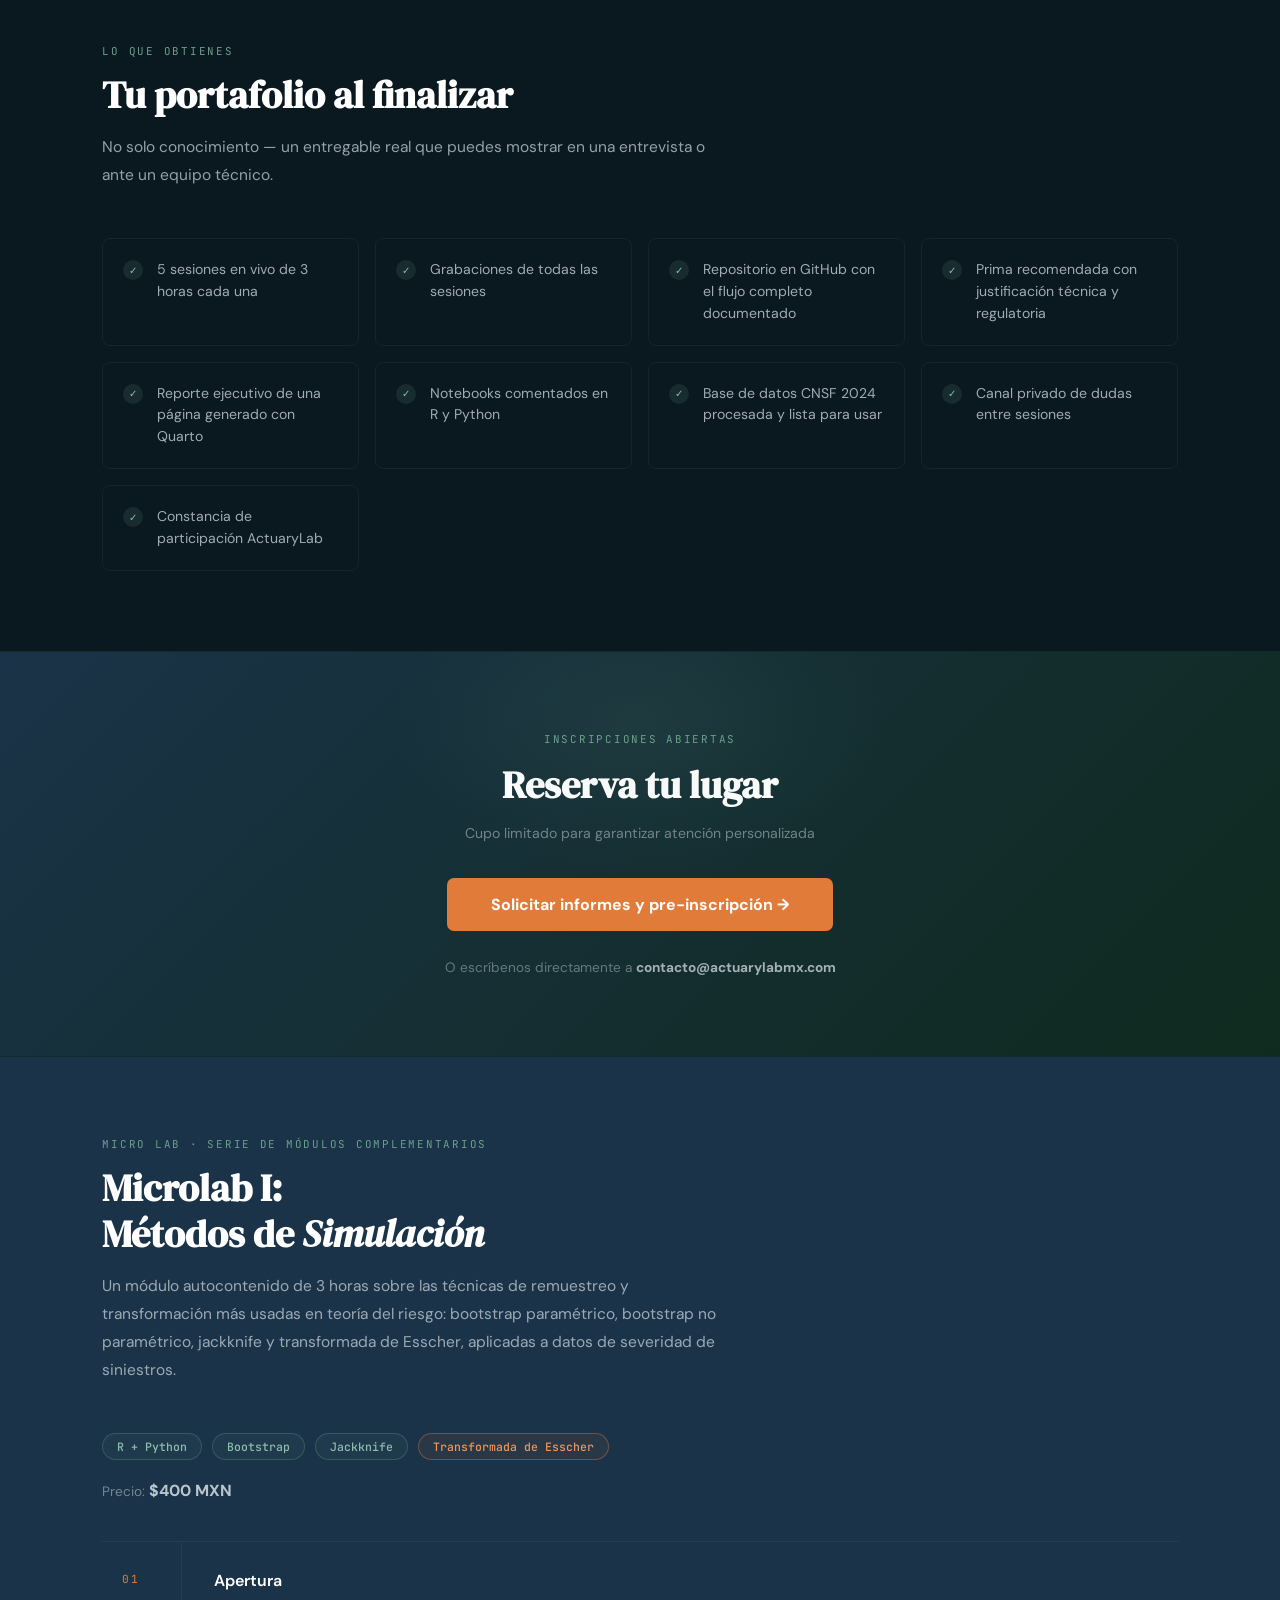
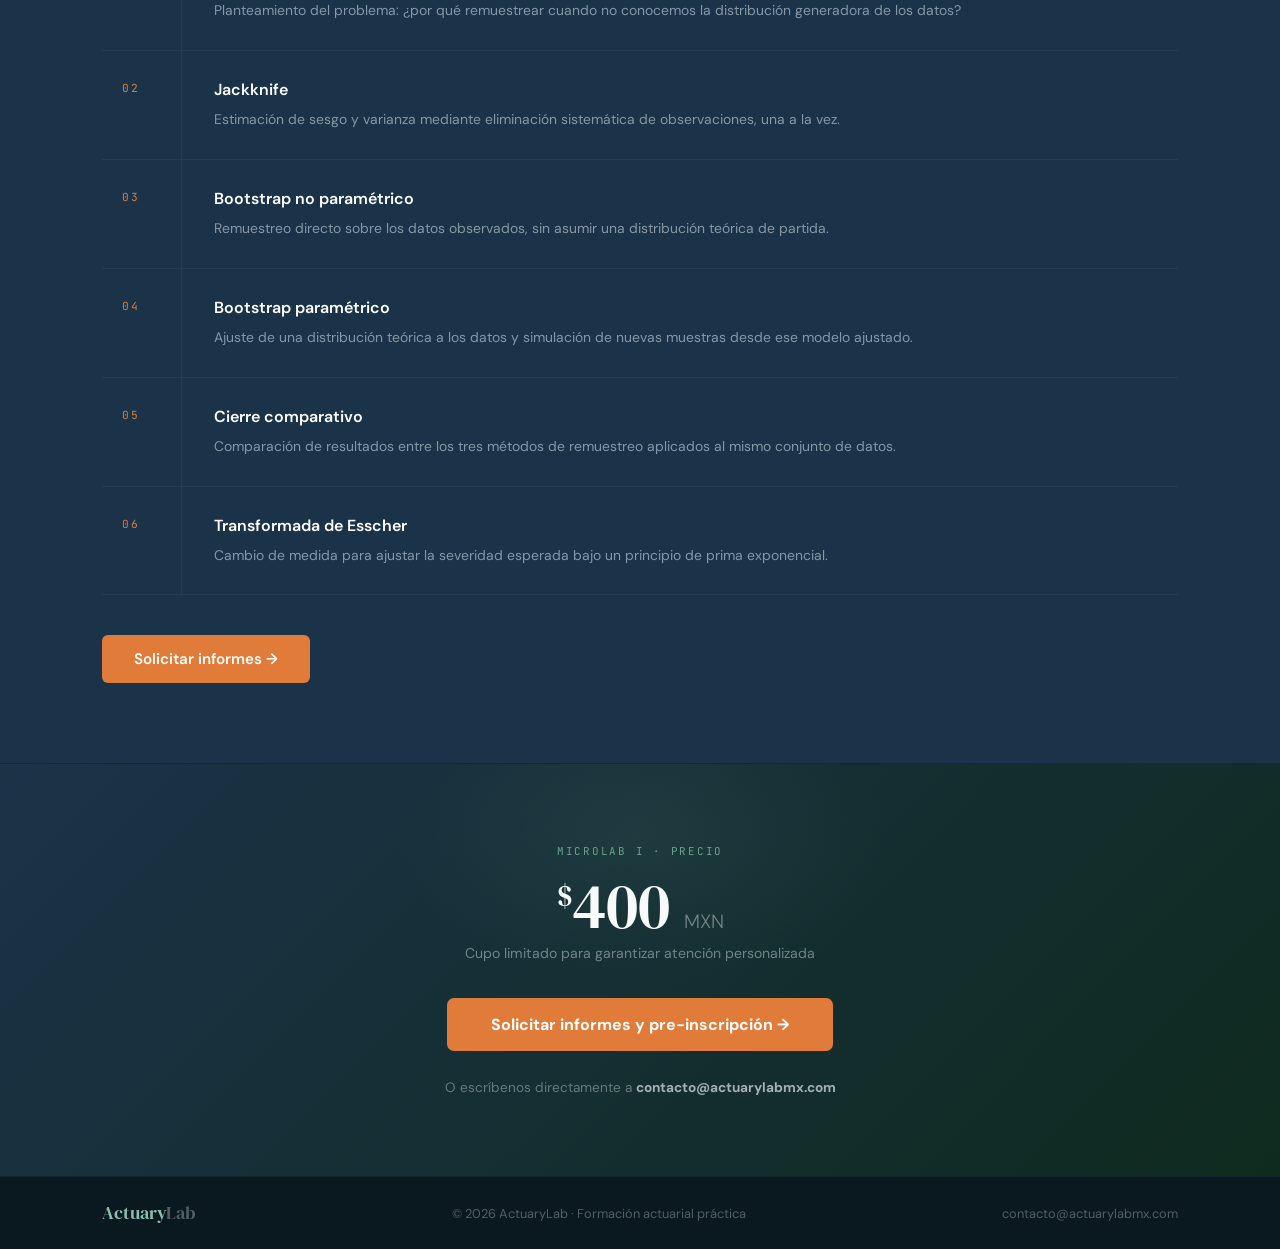
==== commit c21a97a4: "Update index.html" ====
--- a/cursos/index.html
+++ b/cursos/index.html
@@ -495,7 +495,7 @@
 
 <hr class="divider">
 
-<!-- CTA -->
+<!-- CTA LAB I -->
 <section class="cta-section" id="inscripcion">
   <span class="section-mono">Inscripciones abiertas</span>
   <h2 class="section-title" style="margin-top:16px;">Reserva tu lugar</h2>
@@ -504,6 +504,82 @@
   <p class="cta-email">O escríbenos directamente a <strong>contacto@actuarylabmx.com</strong></p>
 </section>
 
+<hr class="divider">
+
+<!-- MICROLAB I -->
+<section class="section" style="background: var(--navy2);" id="microlab-i">
+  <span class="section-mono">Micro Lab · Serie de módulos complementarios</span>
+  <h2 class="section-title">Microlab I:<br>Métodos de <em>Simulación</em></h2>
+  <p class="section-body">Un módulo autocontenido de 3 horas sobre las técnicas de remuestreo y transformación más usadas en teoría del riesgo: bootstrap paramétrico, bootstrap no paramétrico, jackknife y transformada de Esscher, aplicadas a datos de severidad de siniestros.</p>
+  <div class="hero-pills" style="margin-bottom:12px;">
+    <span class="pill">R + Python</span>
+    <span class="pill">Bootstrap</span>
+    <span class="pill">Jackknife</span>
+    <span class="pill accent">Transformada de Esscher</span>
+  </div>
+  <p class="hero-price" style="margin-bottom:28px;">Precio: <strong>$400 MXN</strong></p>
+
+  <div class="sessions-list">
+    <div class="session-row">
+      <div class="session-num">01</div>
+      <div class="session-content">
+        <h3>Apertura</h3>
+        <p>Planteamiento del problema: ¿por qué remuestrear cuando no conocemos la distribución generadora de los datos?</p>
+      </div>
+    </div>
+    <div class="session-row">
+      <div class="session-num">02</div>
+      <div class="session-content">
+        <h3>Jackknife</h3>
+        <p>Estimación de sesgo y varianza mediante eliminación sistemática de observaciones, una a la vez.</p>
+      </div>
+    </div>
+    <div class="session-row">
+      <div class="session-num">03</div>
+      <div class="session-content">
+        <h3>Bootstrap no paramétrico</h3>
+        <p>Remuestreo directo sobre los datos observados, sin asumir una distribución teórica de partida.</p>
+      </div>
+    </div>
+    <div class="session-row">
+      <div class="session-num">04</div>
+      <div class="session-content">
+        <h3>Bootstrap paramétrico</h3>
+        <p>Ajuste de una distribución teórica a los datos y simulación de nuevas muestras desde ese modelo ajustado.</p>
+      </div>
+    </div>
+    <div class="session-row">
+      <div class="session-num">05</div>
+      <div class="session-content">
+        <h3>Cierre comparativo</h3>
+        <p>Comparación de resultados entre los tres métodos de remuestreo aplicados al mismo conjunto de datos.</p>
+      </div>
+    </div>
+    <div class="session-row">
+      <div class="session-num">06</div>
+      <div class="session-content">
+        <h3>Transformada de Esscher</h3>
+        <p>Cambio de medida para ajustar la severidad esperada bajo un principio de prima exponencial.</p>
+      </div>
+    </div>
+  </div>
+
+  <div class="hero-actions" style="margin-top:40px;">
+    <a href="#microlab-i-inscripcion" class="btn-main">Solicitar informes →</a>
+  </div>
+</section>
+
+<hr class="divider">
+
+<!-- CTA MICROLAB I -->
+<section class="cta-section" id="microlab-i-inscripcion">
+  <span class="section-mono">Microlab I · Precio</span>
+  <div class="cta-price"><sup>$</sup>400 <span>MXN</span></div>
+  <p class="cta-note">Cupo limitado para garantizar atención personalizada</p>
+  <a href="https://forms.gle/VaS69kV8bouhn2g39" target="_blank" class="cta-btn">Solicitar informes y pre-inscripción →</a>
+  <p class="cta-email">O escríbenos directamente a <strong>contacto@actuarylabmx.com</strong></p>
+</section>
+
 <!-- FOOTER -->
 <footer>
   <div class="footer-brand"><span class="a">Actuary</span><span class="b">Lab</span></div>
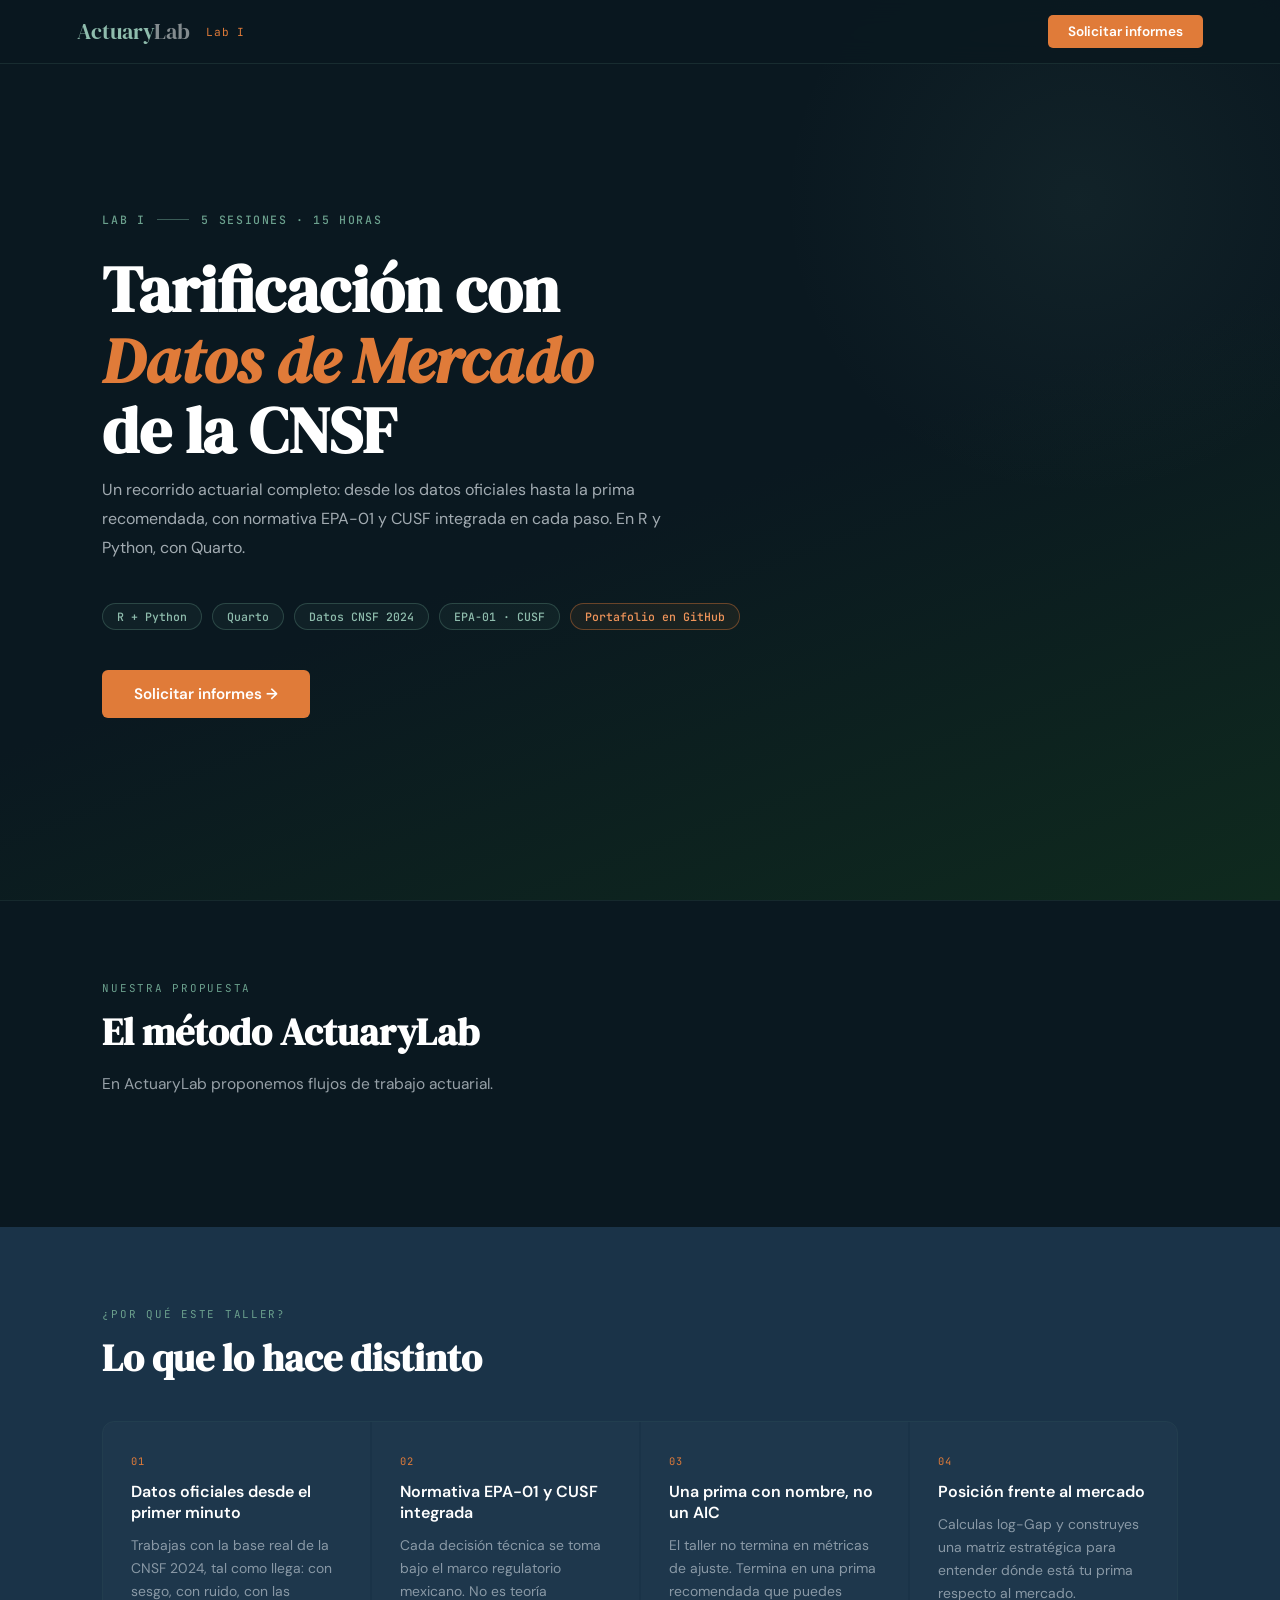
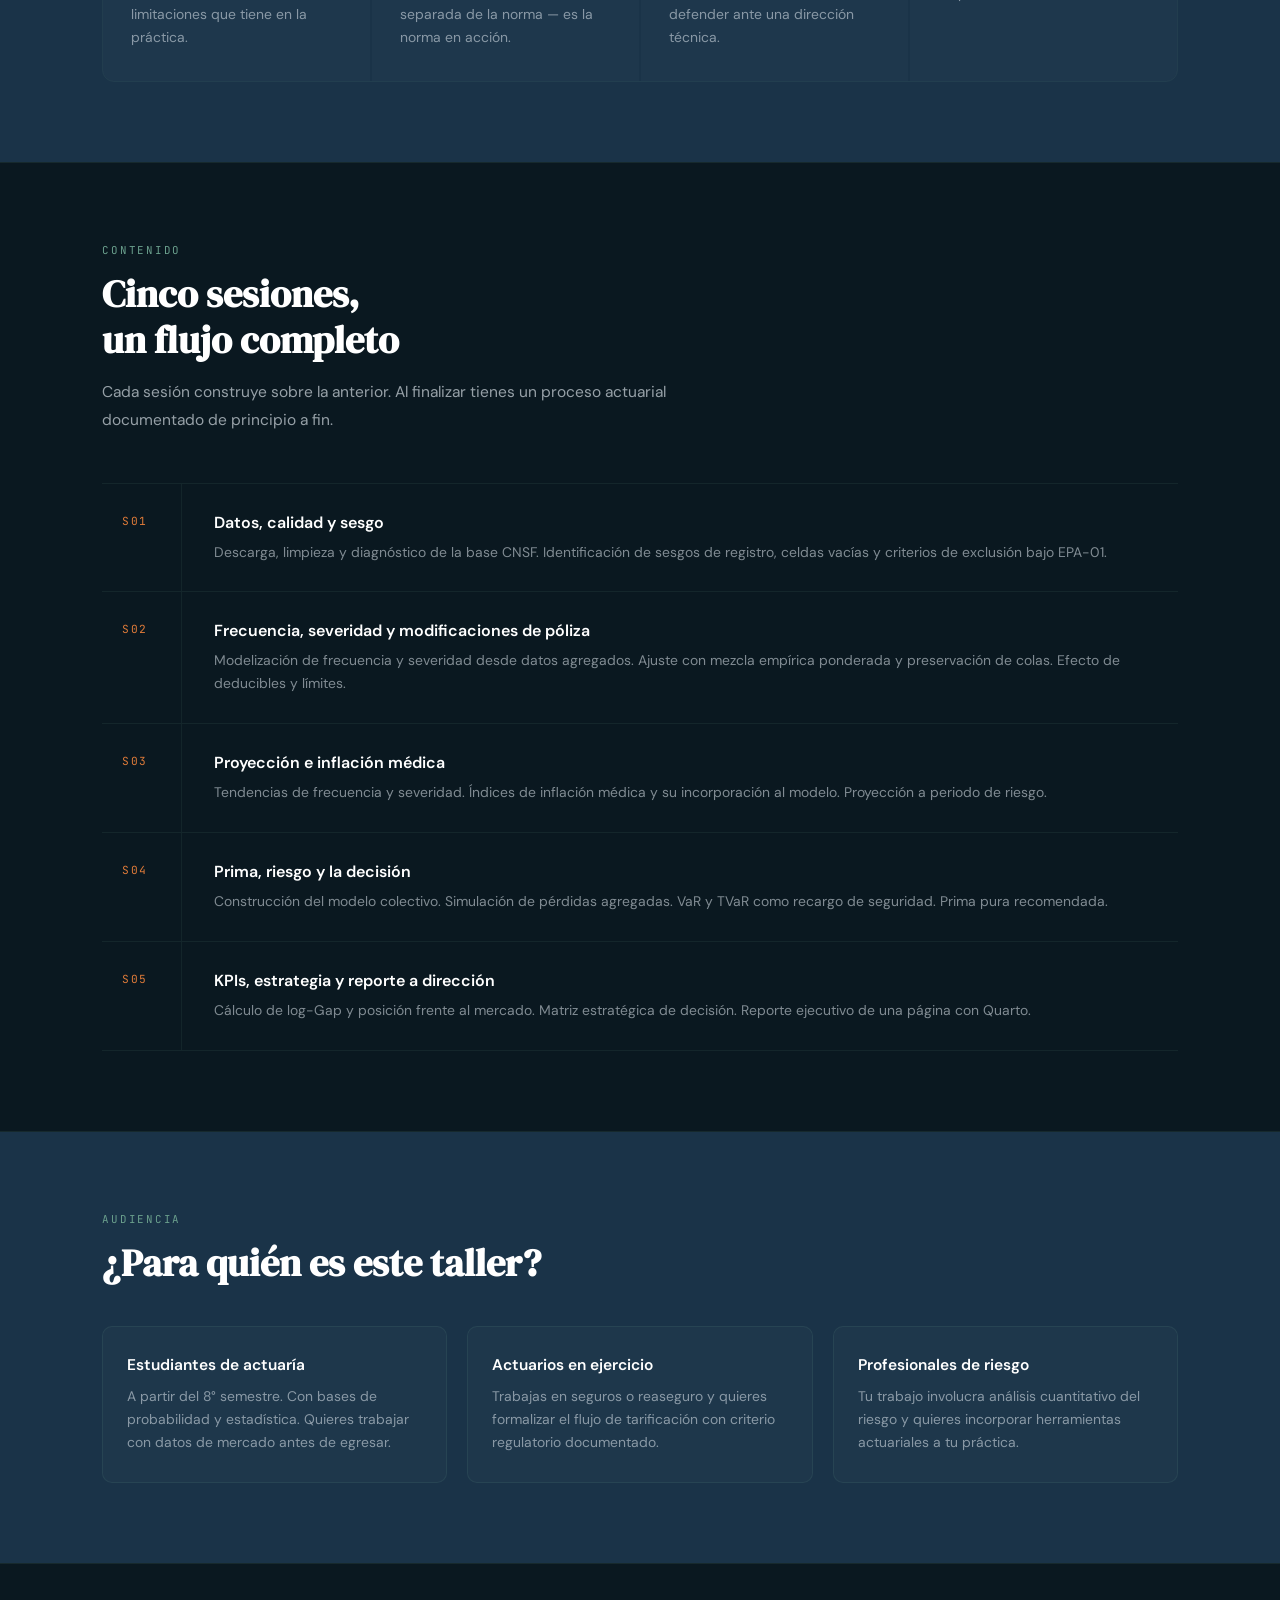
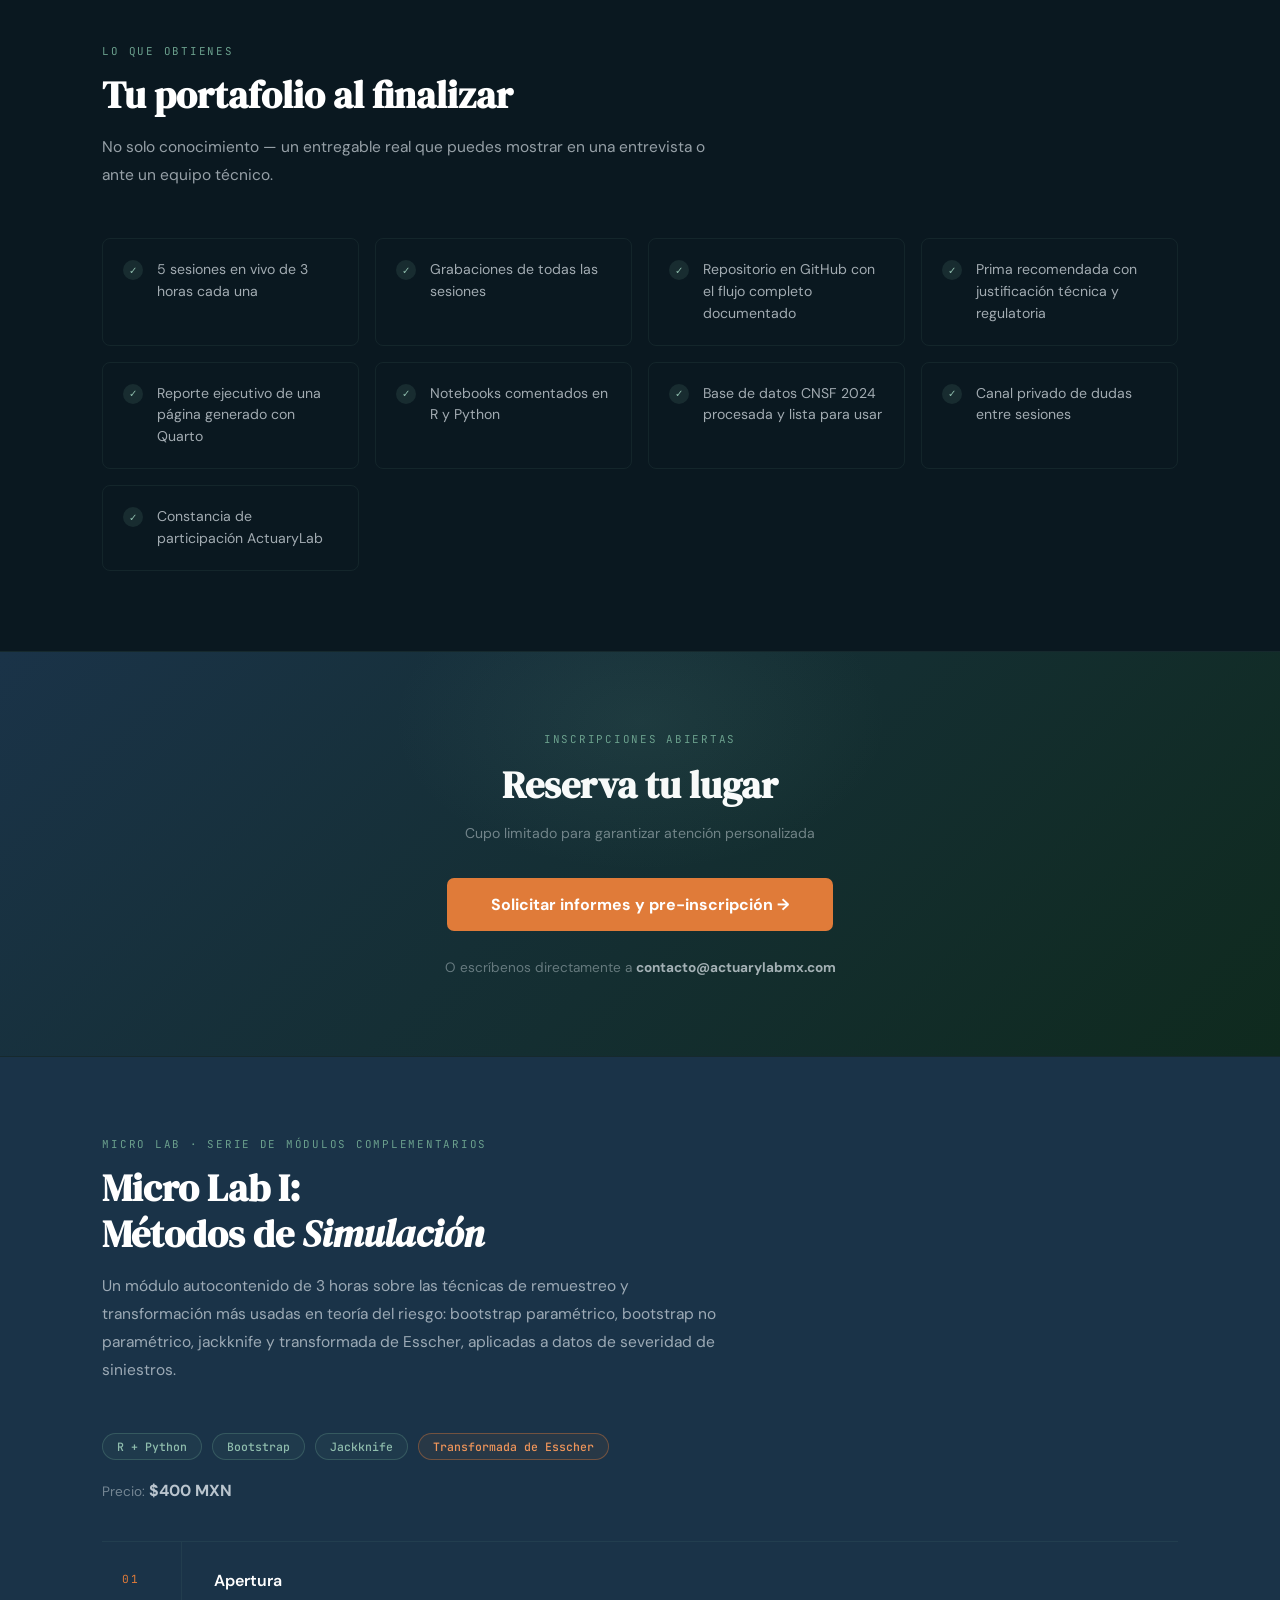
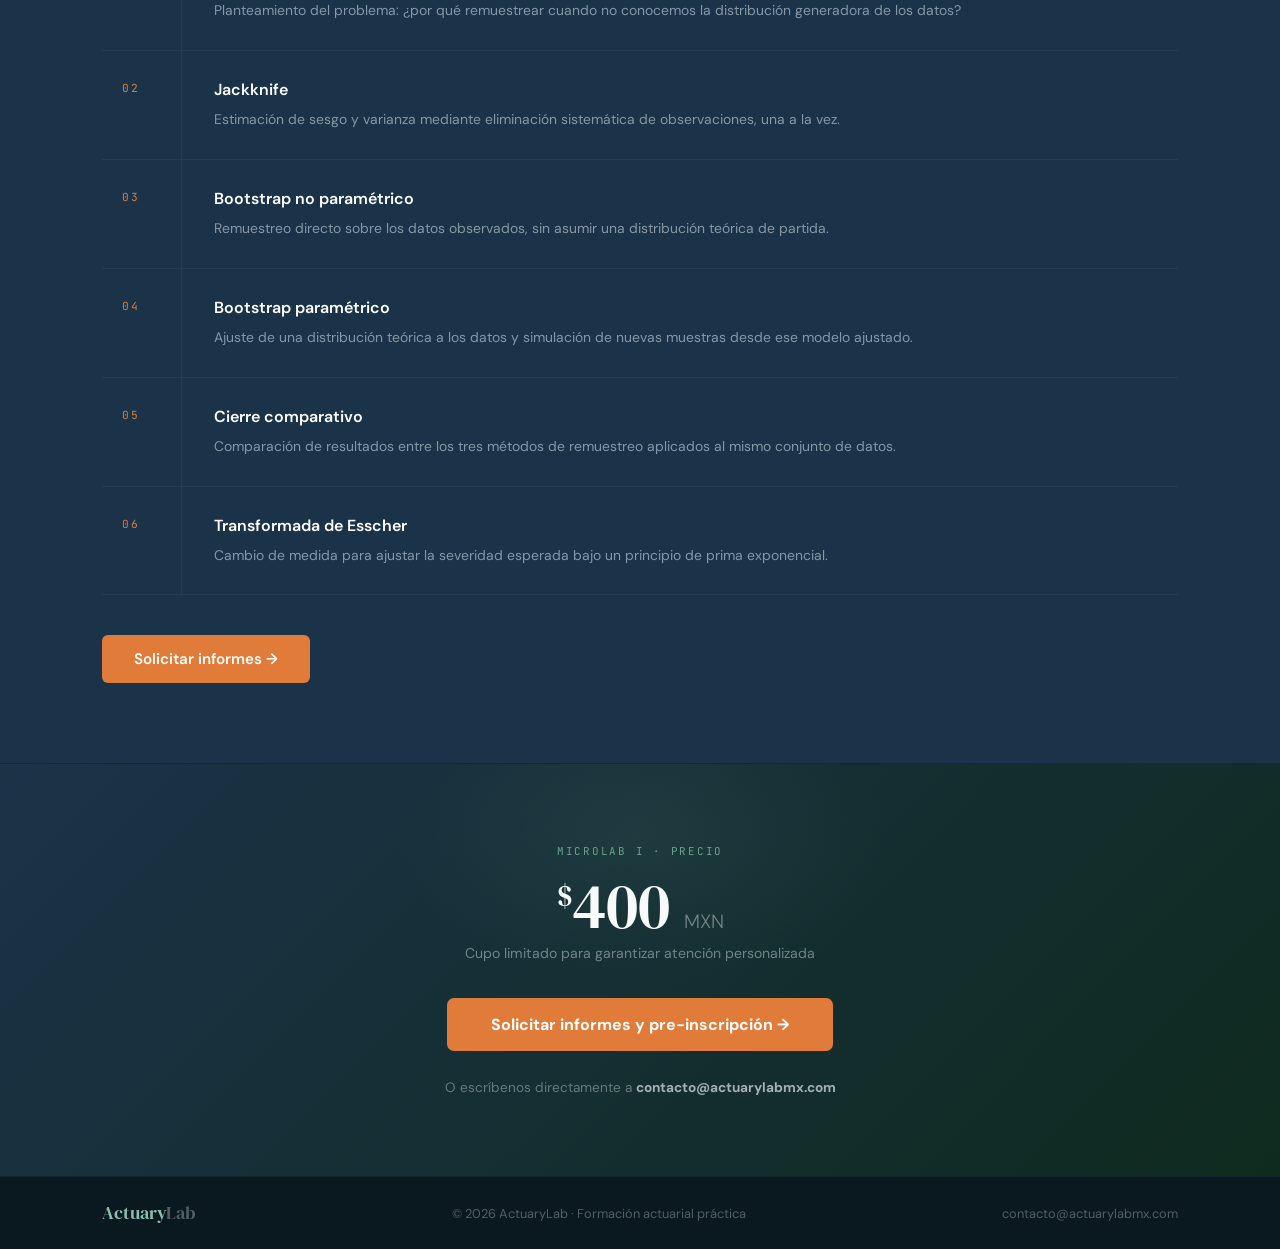
==== commit d3850792: "Update index.html" ====
--- a/cursos/index.html
+++ b/cursos/index.html
@@ -509,7 +509,7 @@
 <!-- MICROLAB I -->
 <section class="section" style="background: var(--navy2);" id="microlab-i">
   <span class="section-mono">Micro Lab · Serie de módulos complementarios</span>
-  <h2 class="section-title">Microlab I:<br>Métodos de <em>Simulación</em></h2>
+  <h2 class="section-title">Micro Lab I:<br>Métodos de <em>Simulación</em></h2>
   <p class="section-body">Un módulo autocontenido de 3 horas sobre las técnicas de remuestreo y transformación más usadas en teoría del riesgo: bootstrap paramétrico, bootstrap no paramétrico, jackknife y transformada de Esscher, aplicadas a datos de severidad de siniestros.</p>
   <div class="hero-pills" style="margin-bottom:12px;">
     <span class="pill">R + Python</span>
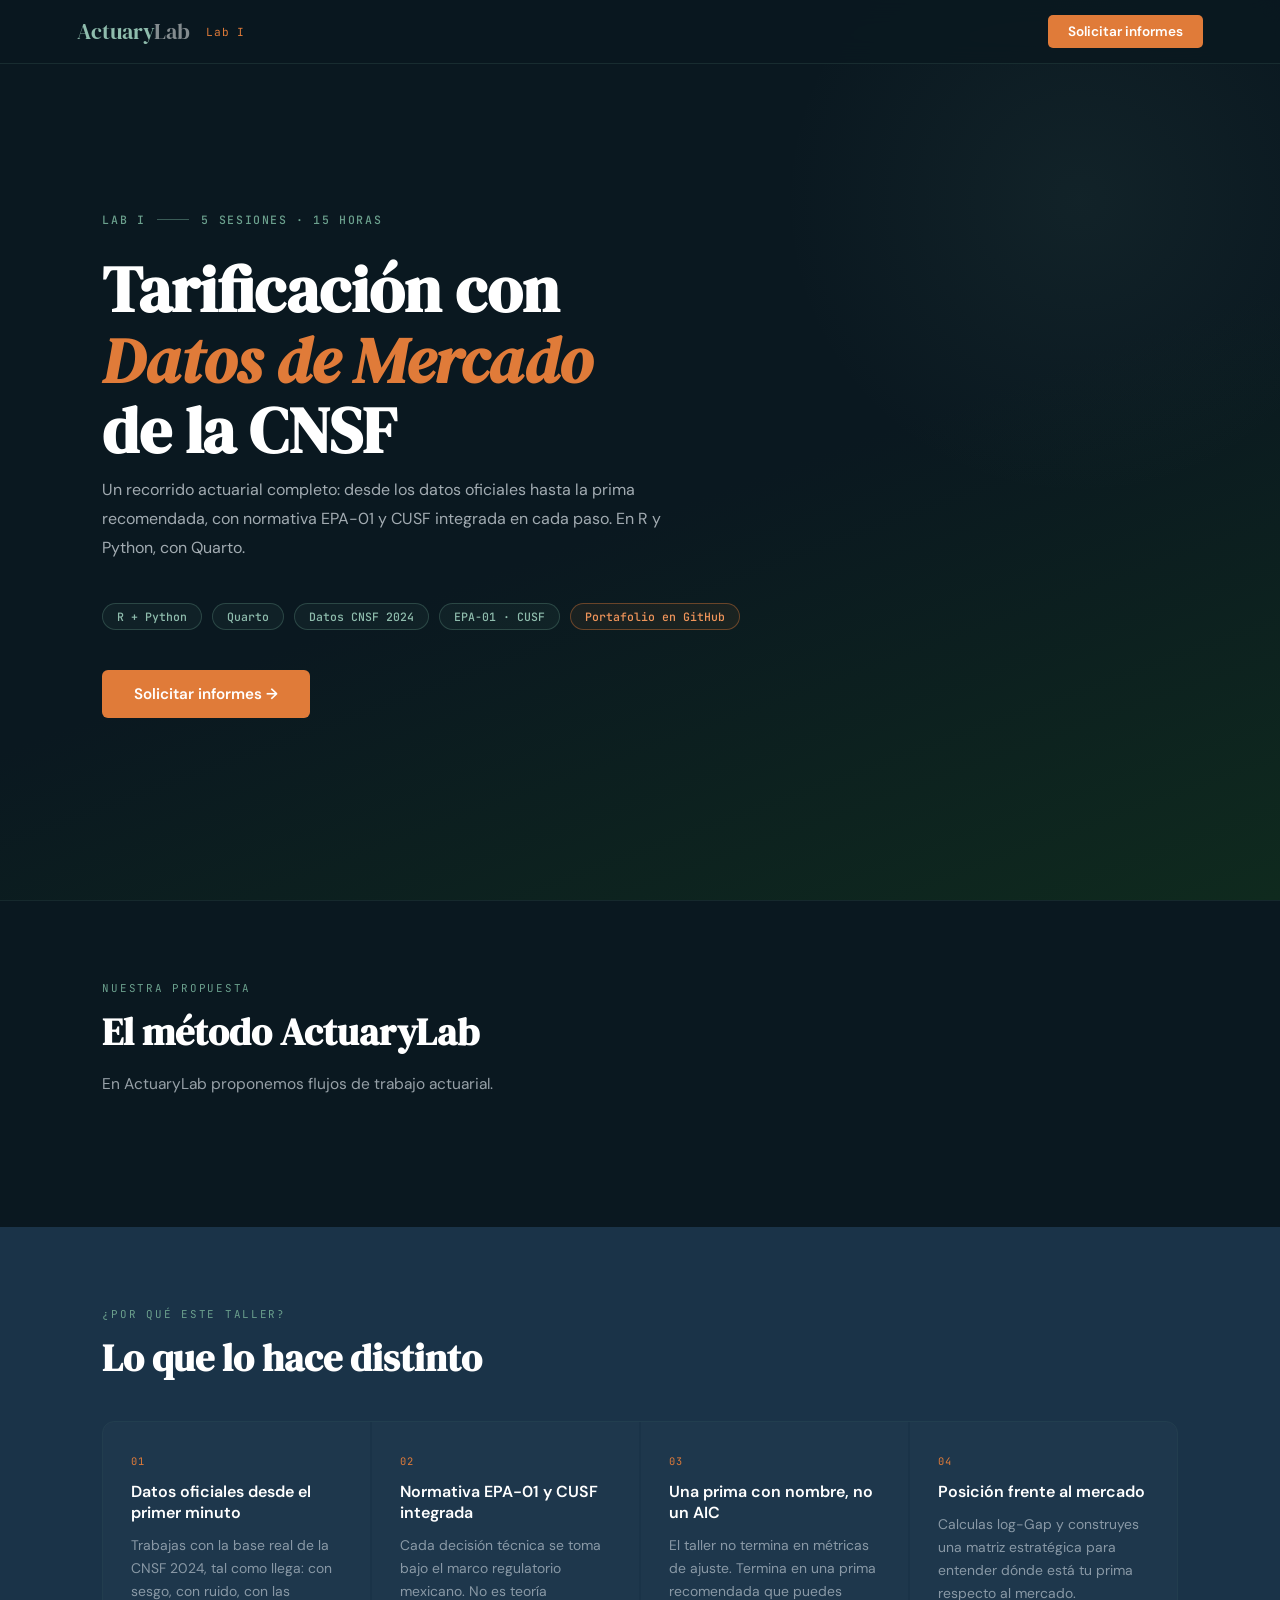
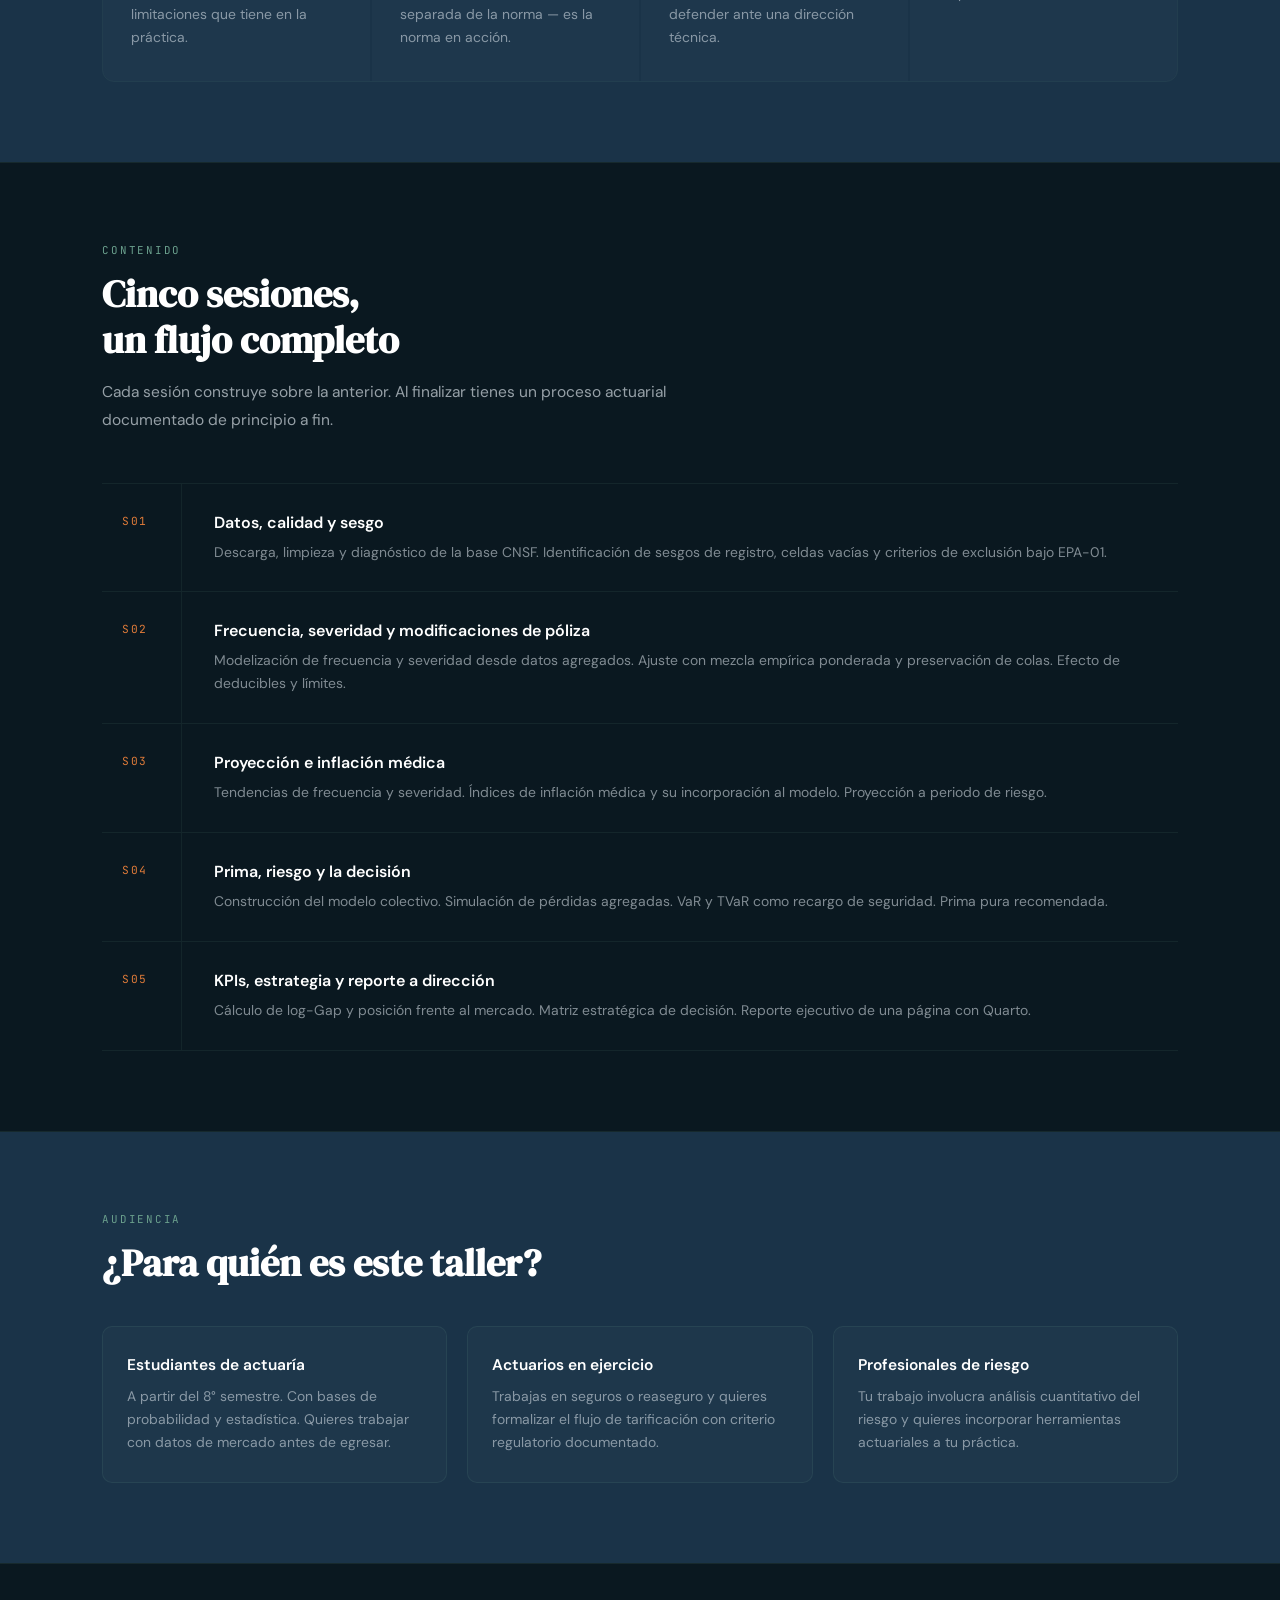
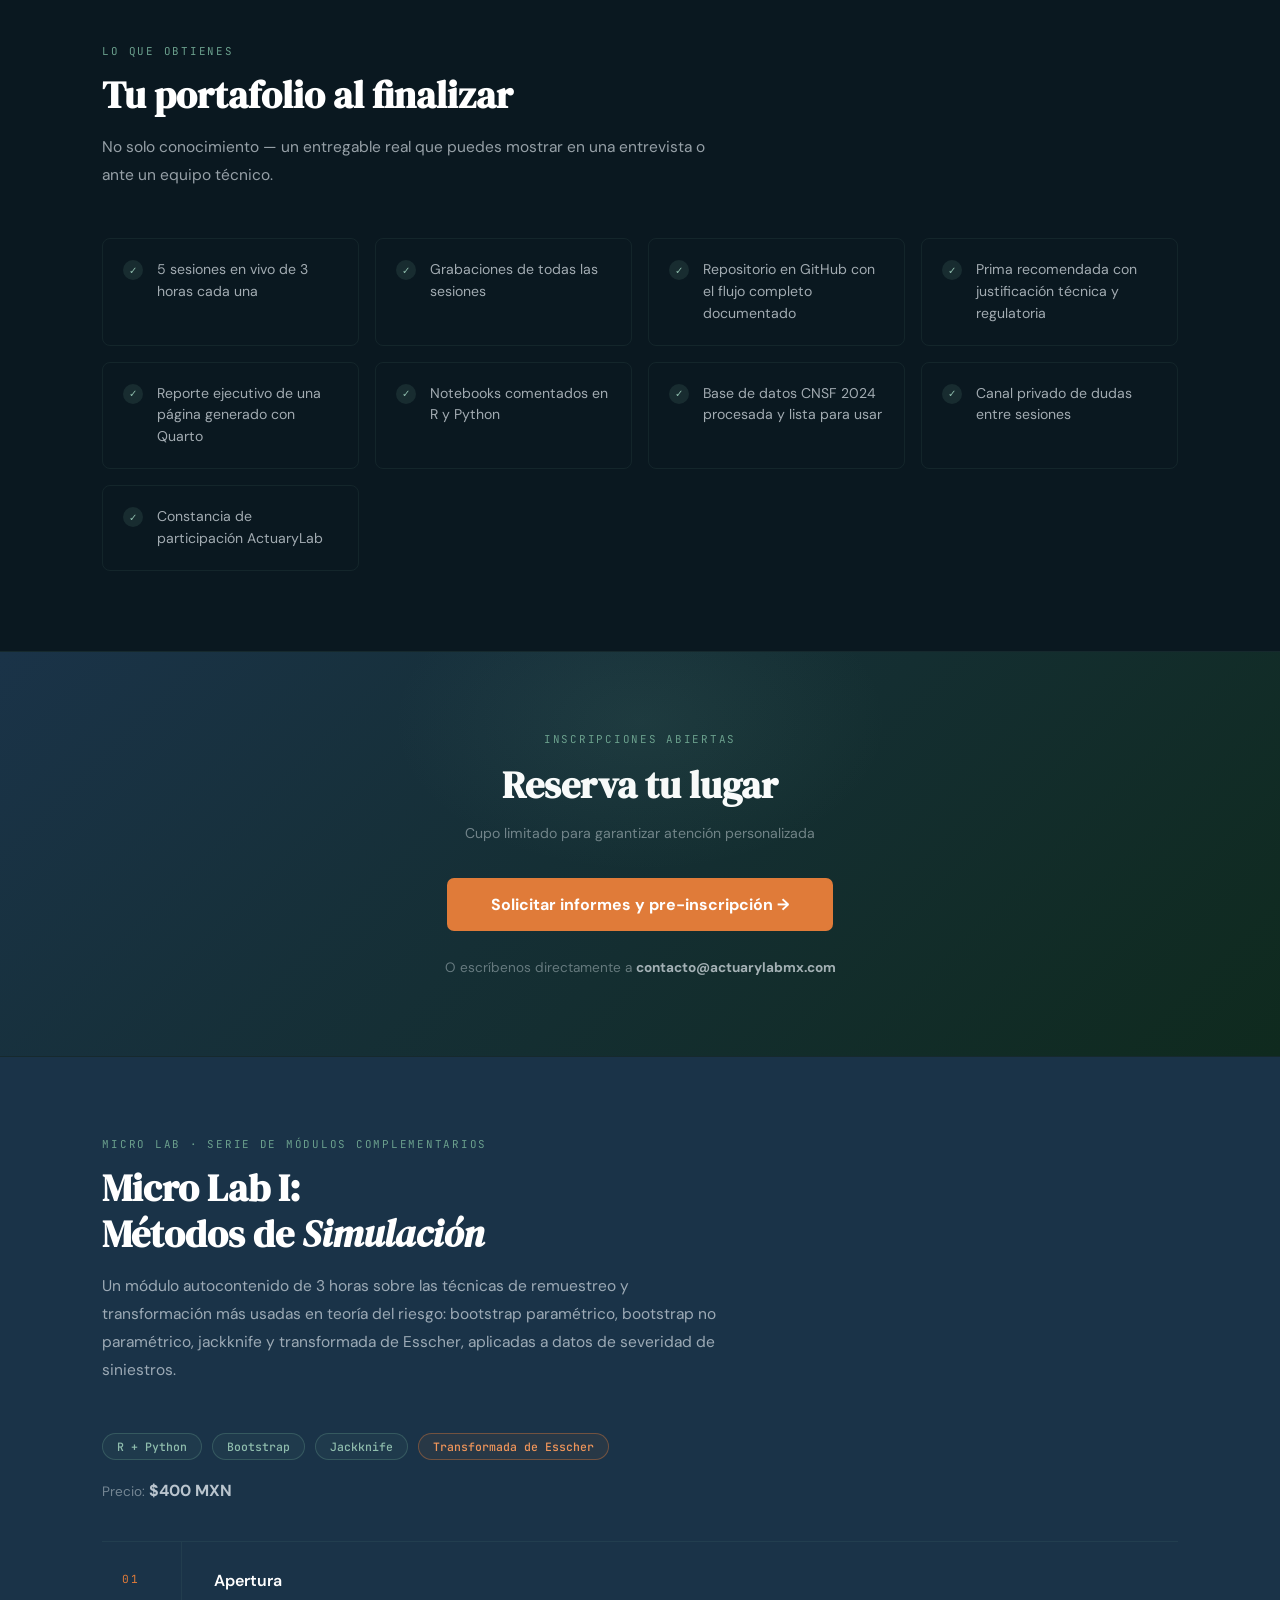
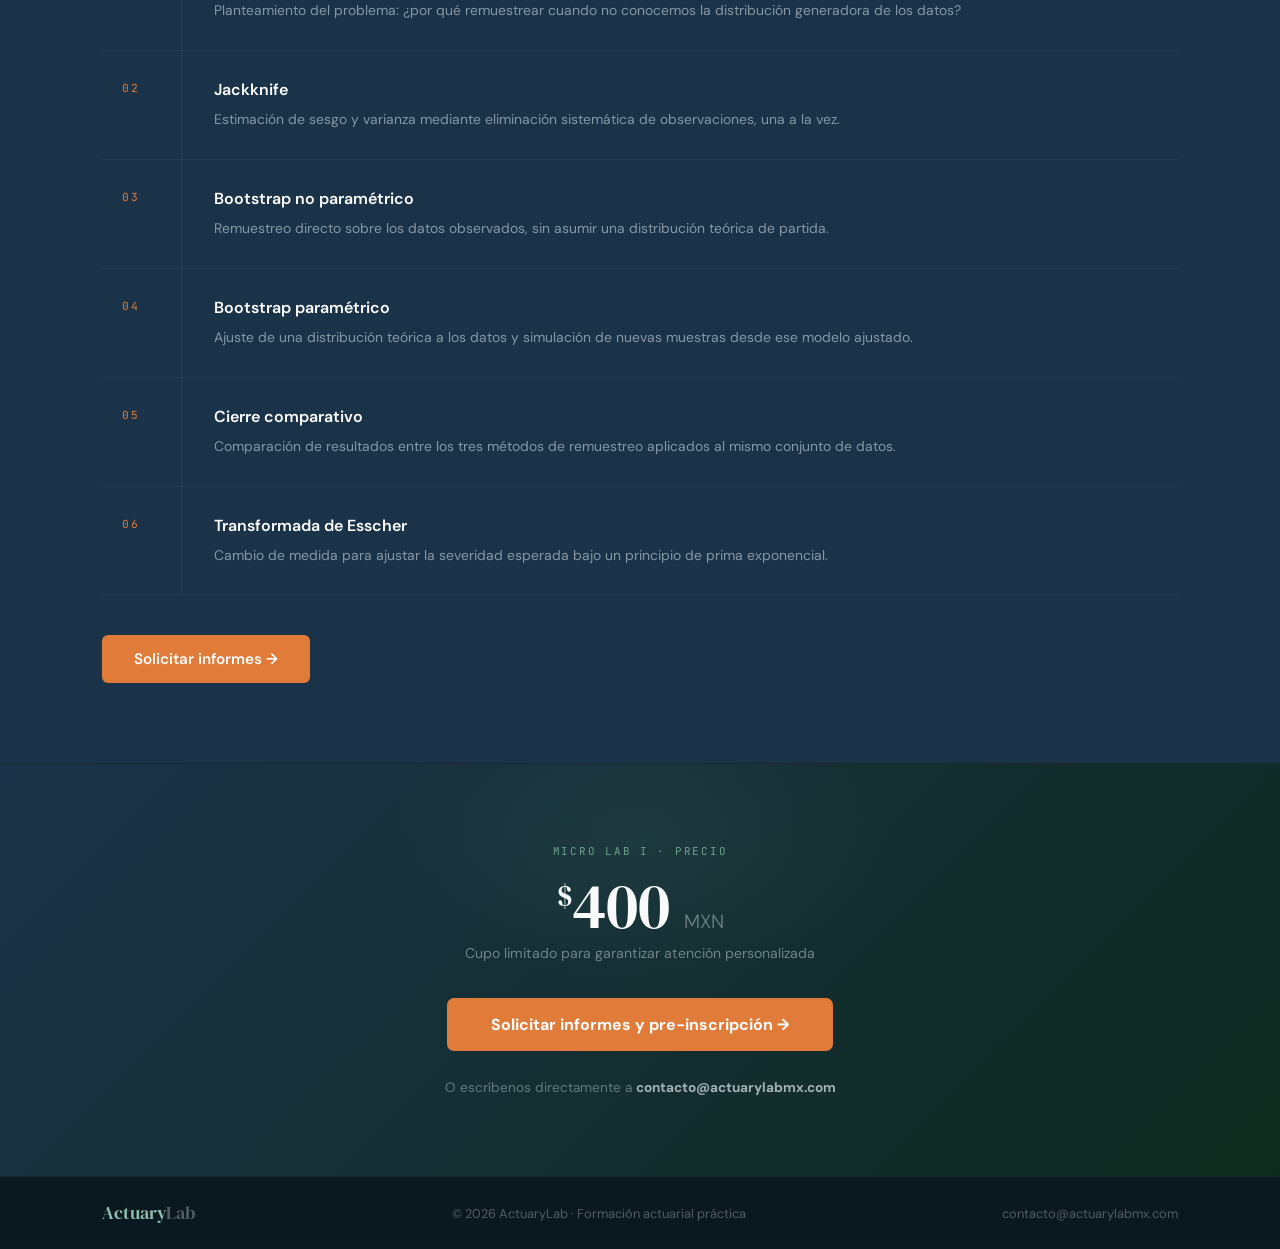
==== commit a846f8fa: "Update index.html" ====
--- a/cursos/index.html
+++ b/cursos/index.html
@@ -573,7 +573,7 @@
 
 <!-- CTA MICROLAB I -->
 <section class="cta-section" id="microlab-i-inscripcion">
-  <span class="section-mono">Microlab I · Precio</span>
+  <span class="section-mono">Micro Lab I · Precio</span>
   <div class="cta-price"><sup>$</sup>400 <span>MXN</span></div>
   <p class="cta-note">Cupo limitado para garantizar atención personalizada</p>
   <a href="https://forms.gle/VaS69kV8bouhn2g39" target="_blank" class="cta-btn">Solicitar informes y pre-inscripción →</a>
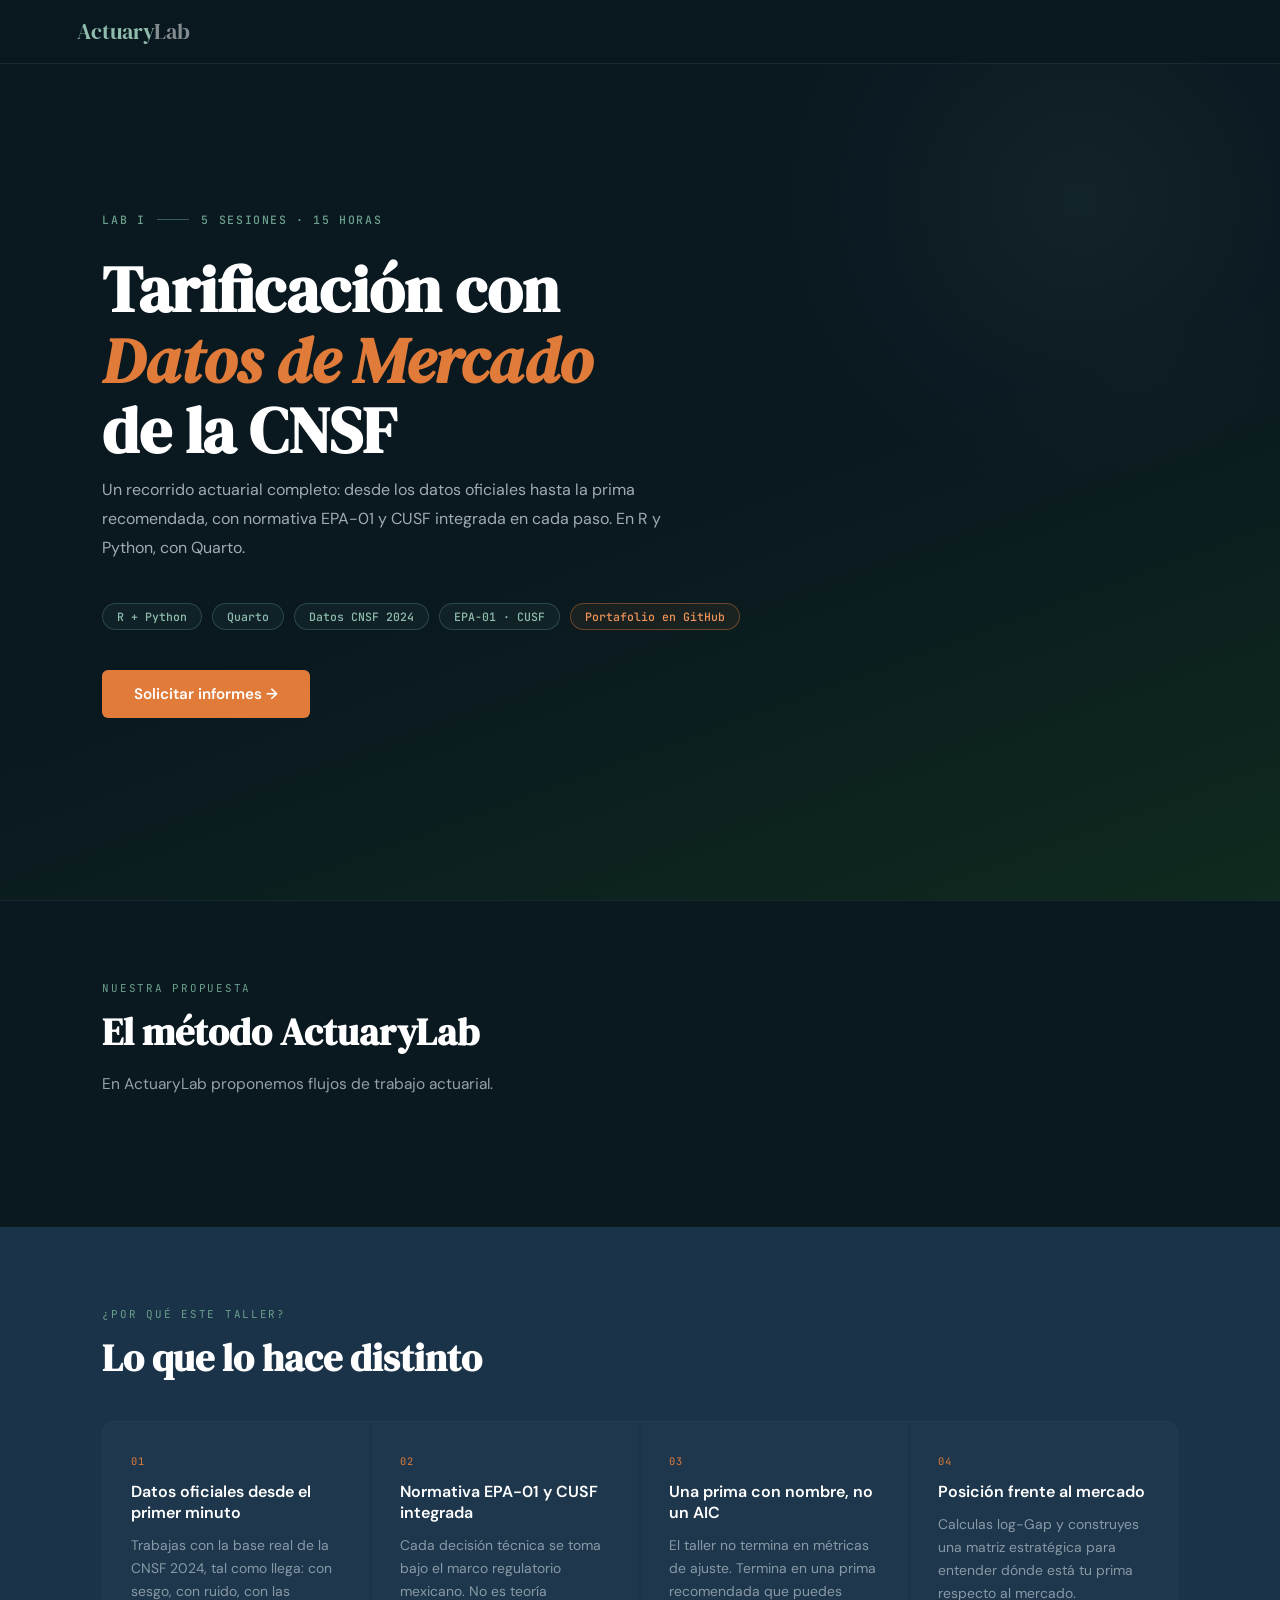
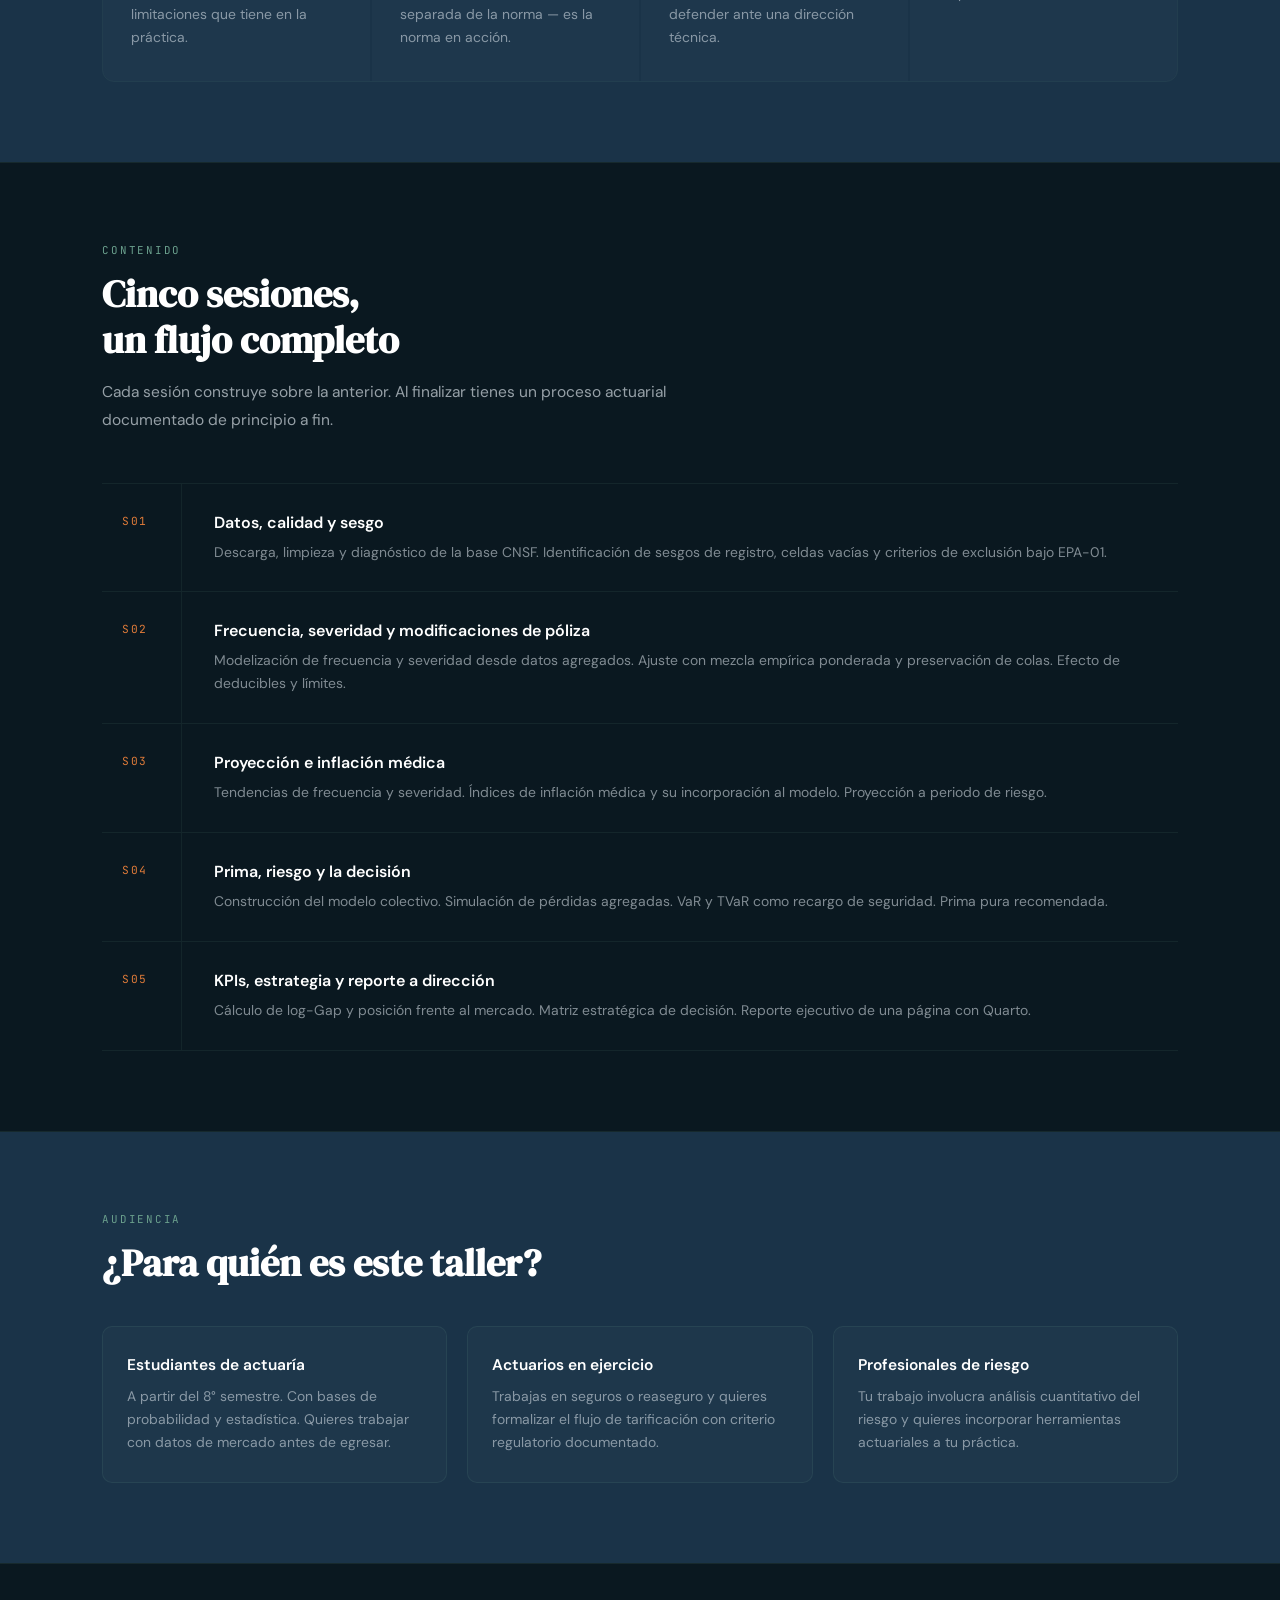
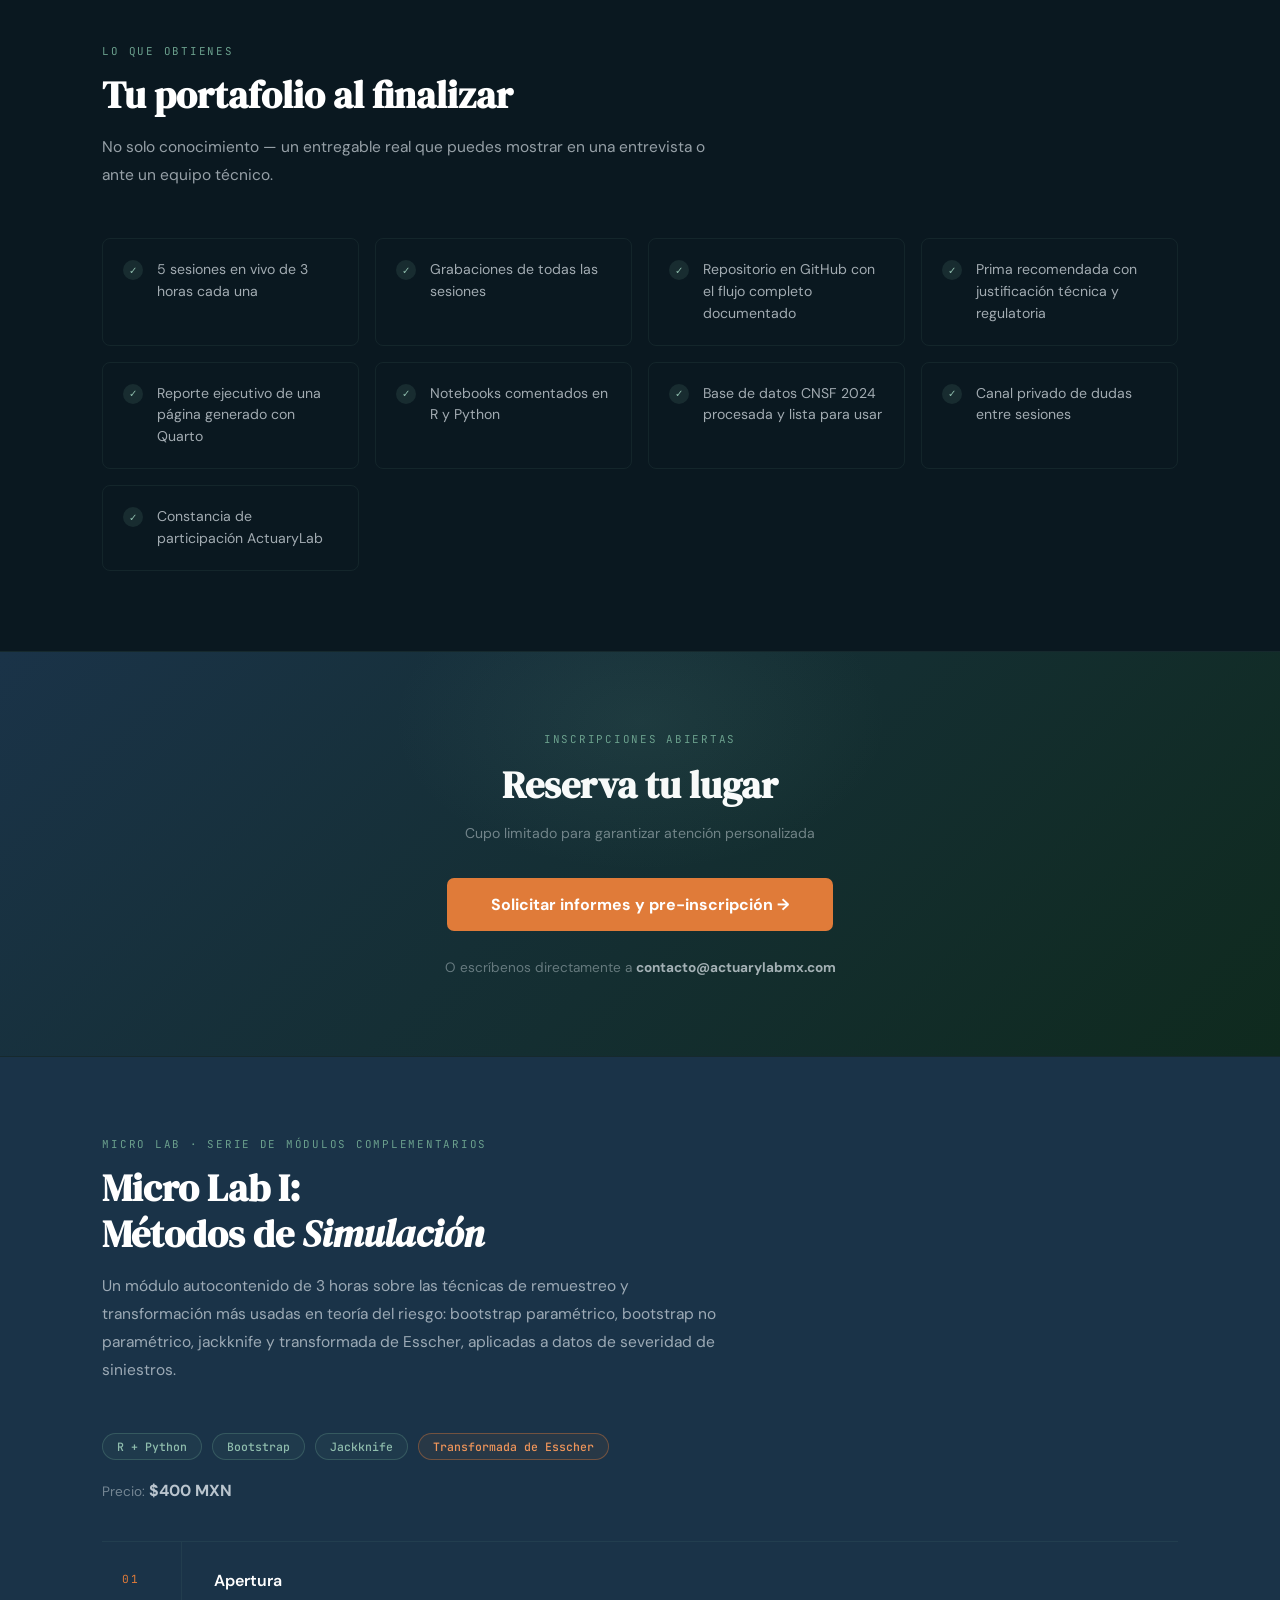
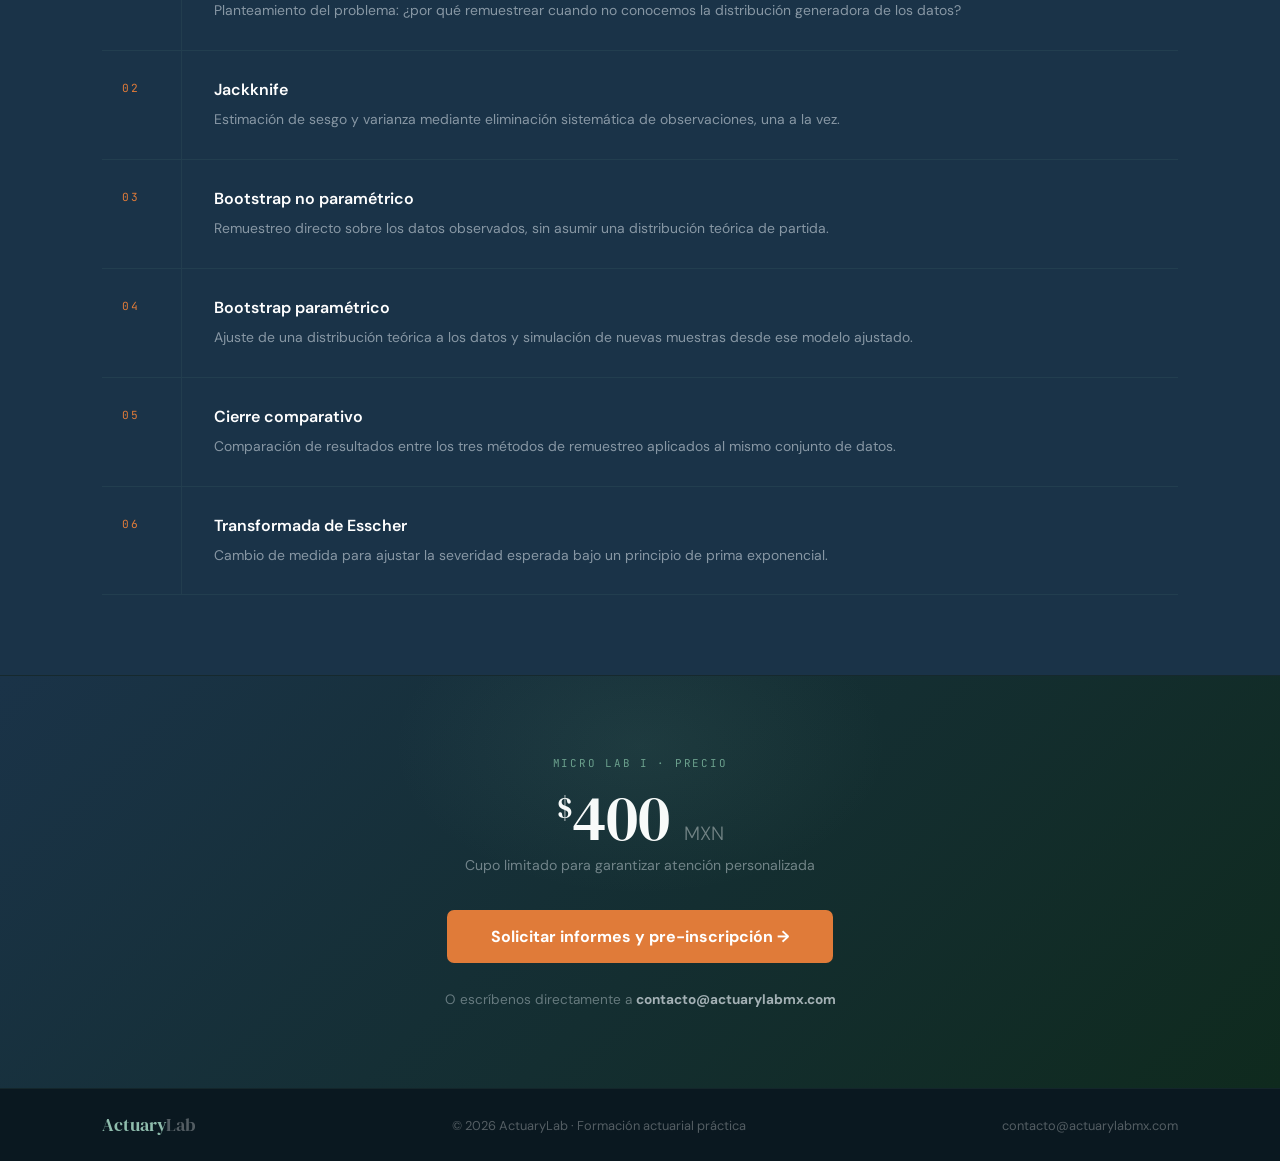
==== commit bc70ecbb: "Update index.html" ====
--- a/cursos/index.html
+++ b/cursos/index.html
@@ -317,9 +317,7 @@
 <nav>
   <div style="display:flex; align-items:center; gap:16px;">
     <a href="../index.html" class="nav-brand"><span class="a">Actuary</span><span class="b">Lab</span></a>
-    <span class="nav-tag">Lab I</span>
-  </div>
-  <a href="#inscripcion" class="nav-cta">Solicitar informes</a>
+  </div>
 </nav>
 
 <!-- HERO -->
@@ -563,10 +561,6 @@
       </div>
     </div>
   </div>
-
-  <div class="hero-actions" style="margin-top:40px;">
-    <a href="#microlab-i-inscripcion" class="btn-main">Solicitar informes →</a>
-  </div>
 </section>
 
 <hr class="divider">
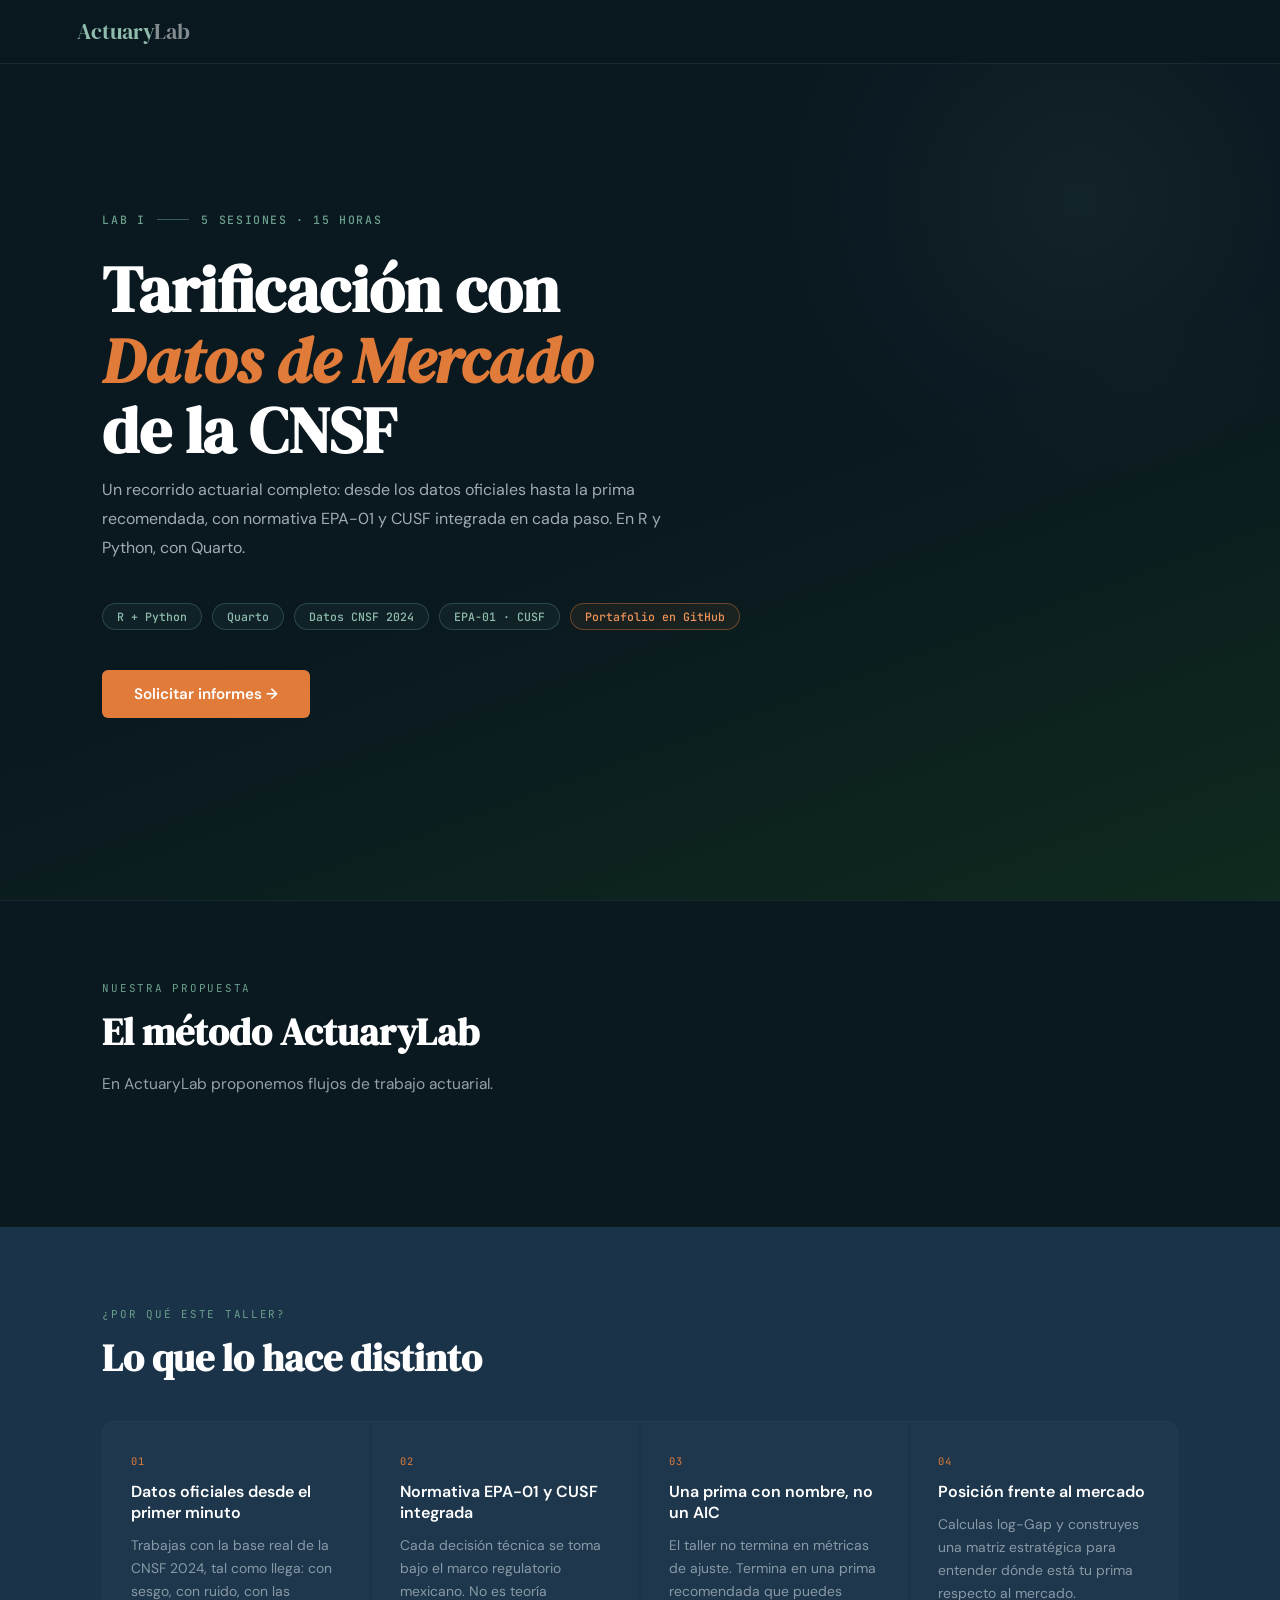
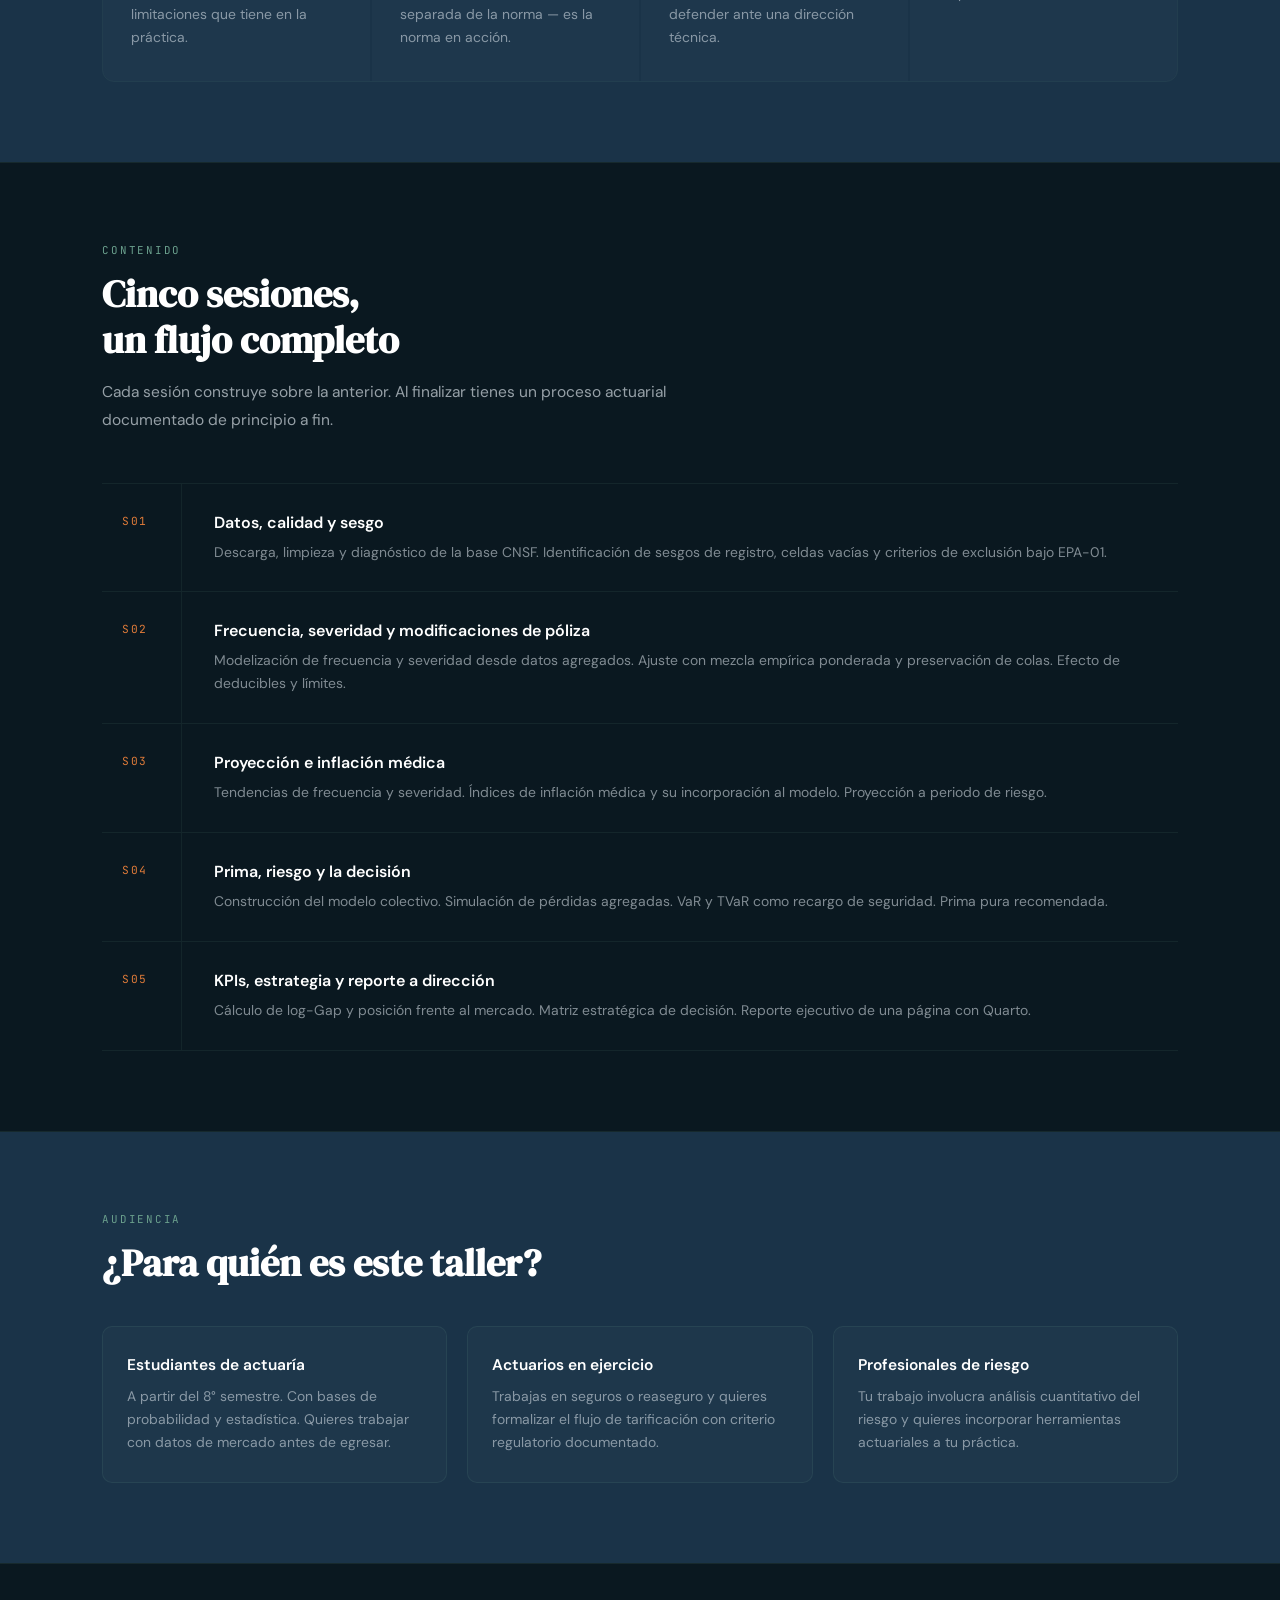
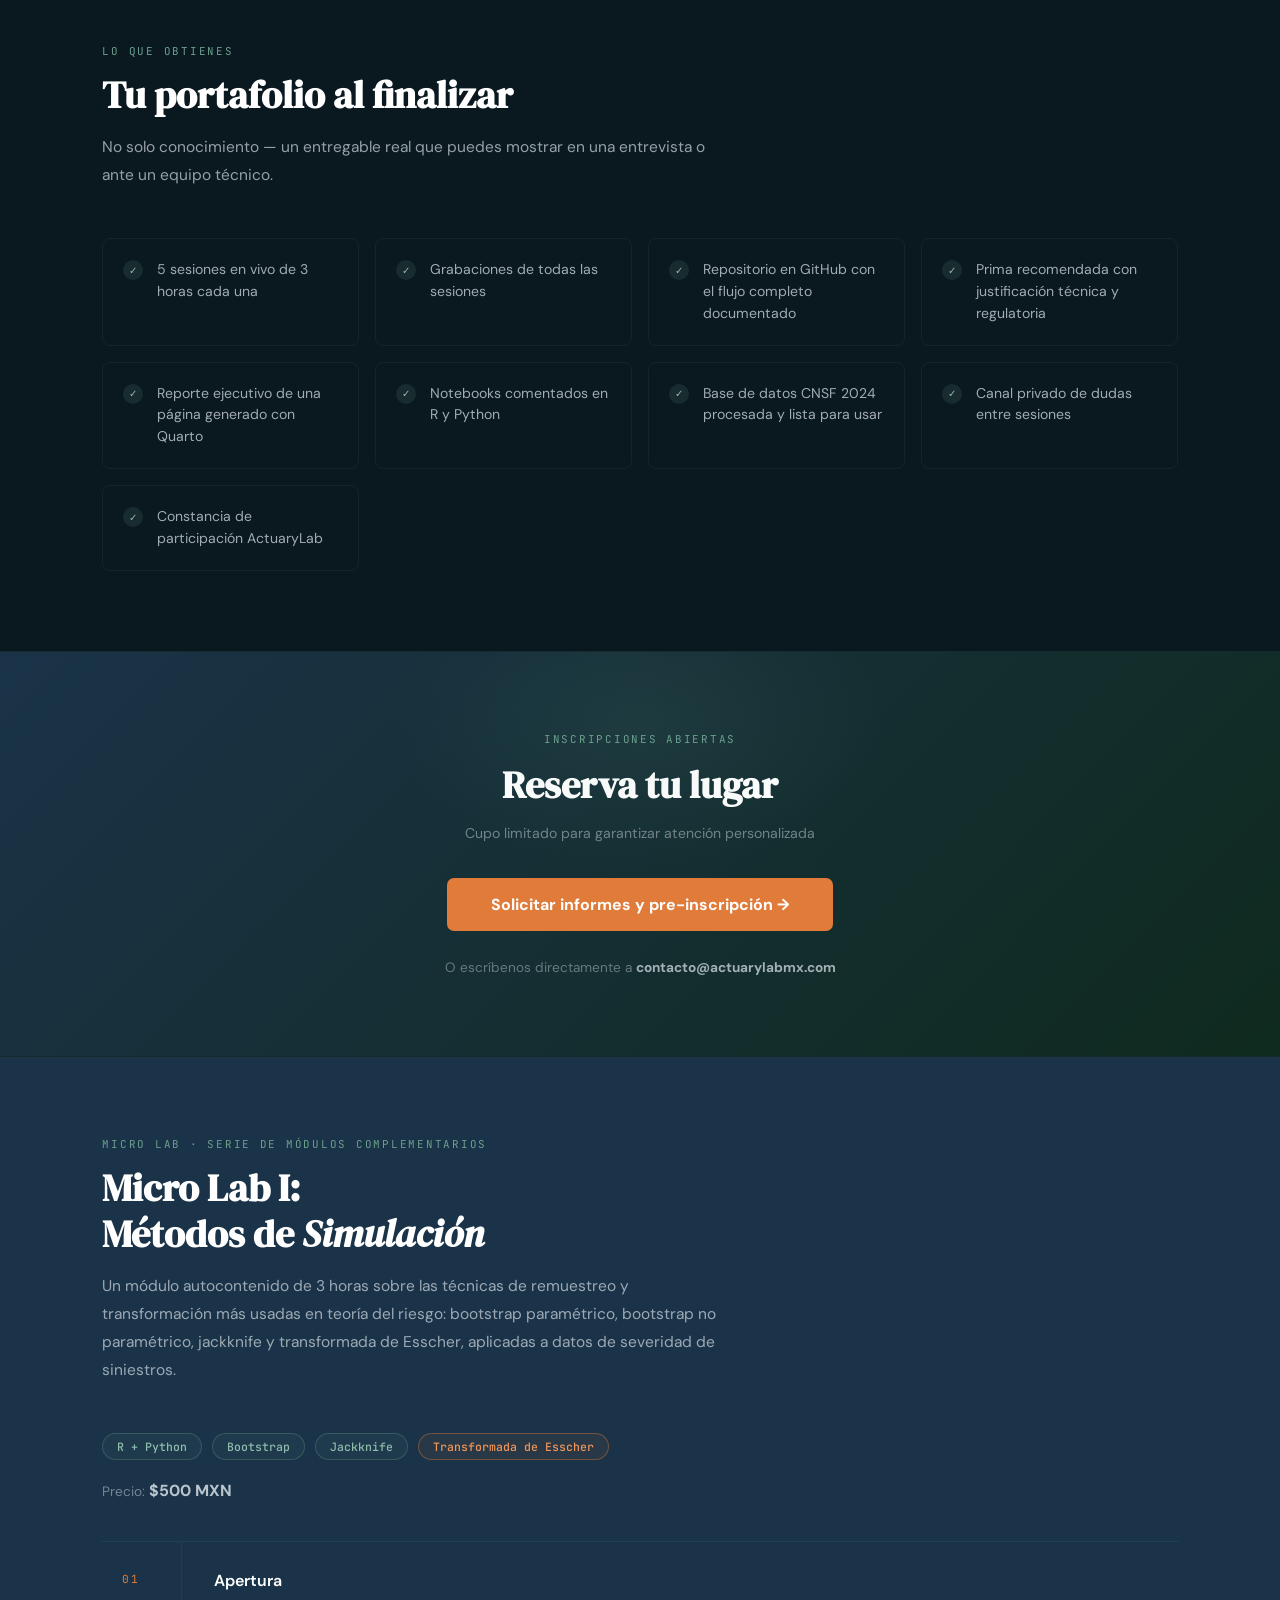
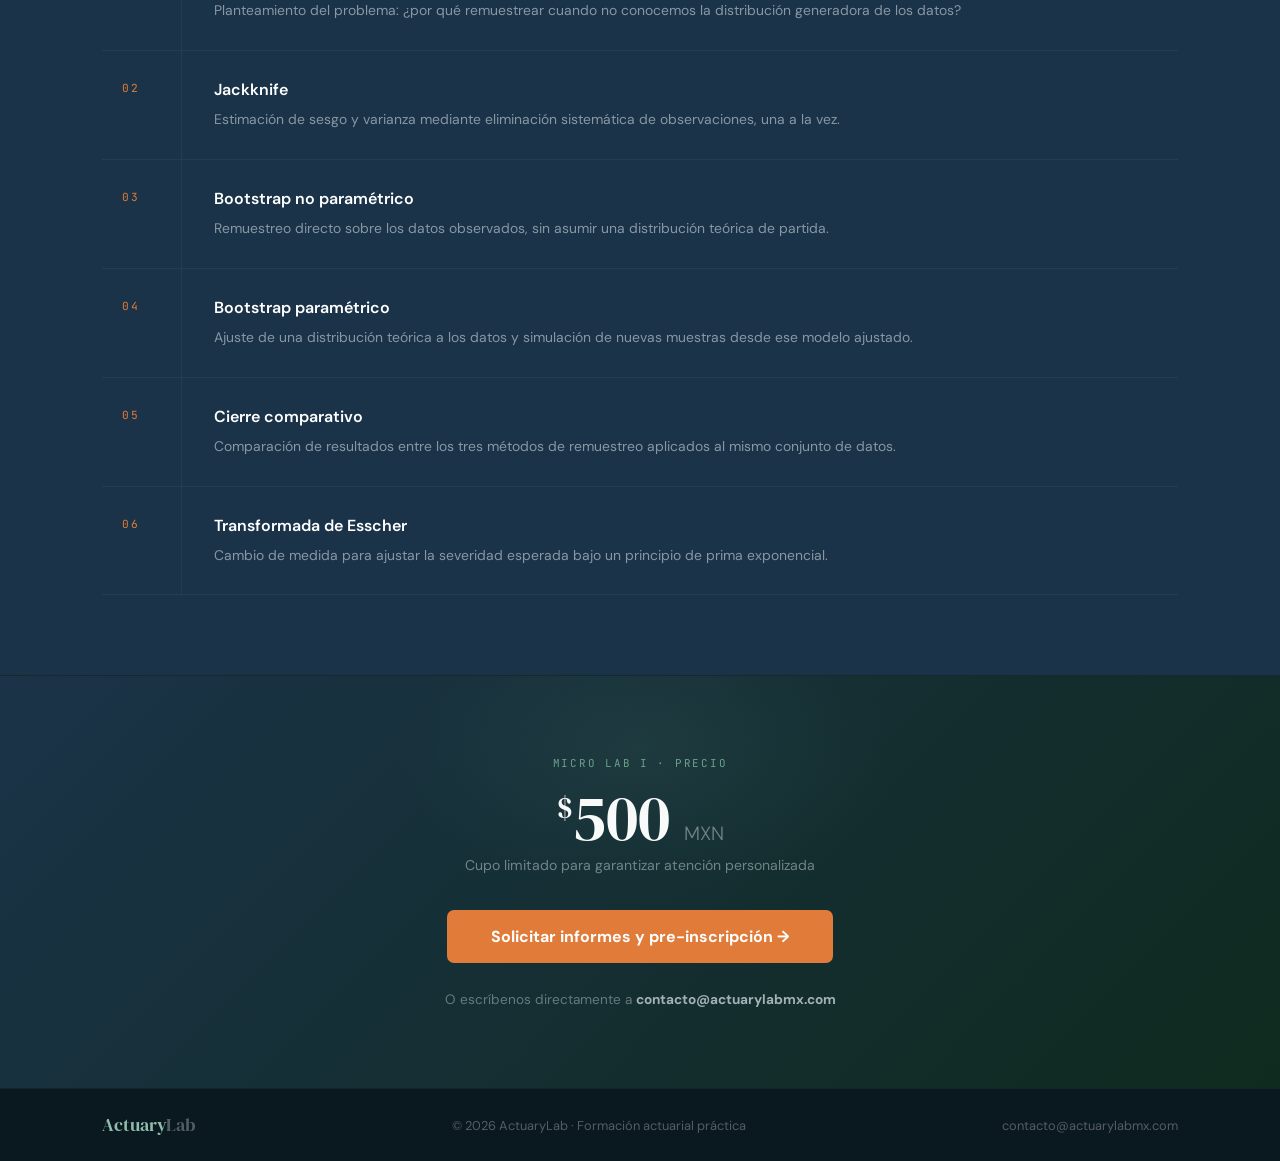
==== commit ef9b45ca: "Update index.html" ====
--- a/cursos/index.html
+++ b/cursos/index.html
@@ -515,7 +515,7 @@
     <span class="pill">Jackknife</span>
     <span class="pill accent">Transformada de Esscher</span>
   </div>
-  <p class="hero-price" style="margin-bottom:28px;">Precio: <strong>$400 MXN</strong></p>
+  <p class="hero-price" style="margin-bottom:28px;">Precio: <strong>$500 MXN</strong></p>
 
   <div class="sessions-list">
     <div class="session-row">
@@ -568,7 +568,7 @@
 <!-- CTA MICROLAB I -->
 <section class="cta-section" id="microlab-i-inscripcion">
   <span class="section-mono">Micro Lab I · Precio</span>
-  <div class="cta-price"><sup>$</sup>400 <span>MXN</span></div>
+  <div class="cta-price"><sup>$</sup>500 <span>MXN</span></div>
   <p class="cta-note">Cupo limitado para garantizar atención personalizada</p>
   <a href="https://forms.gle/VaS69kV8bouhn2g39" target="_blank" class="cta-btn">Solicitar informes y pre-inscripción →</a>
   <p class="cta-email">O escríbenos directamente a <strong>contacto@actuarylabmx.com</strong></p>
